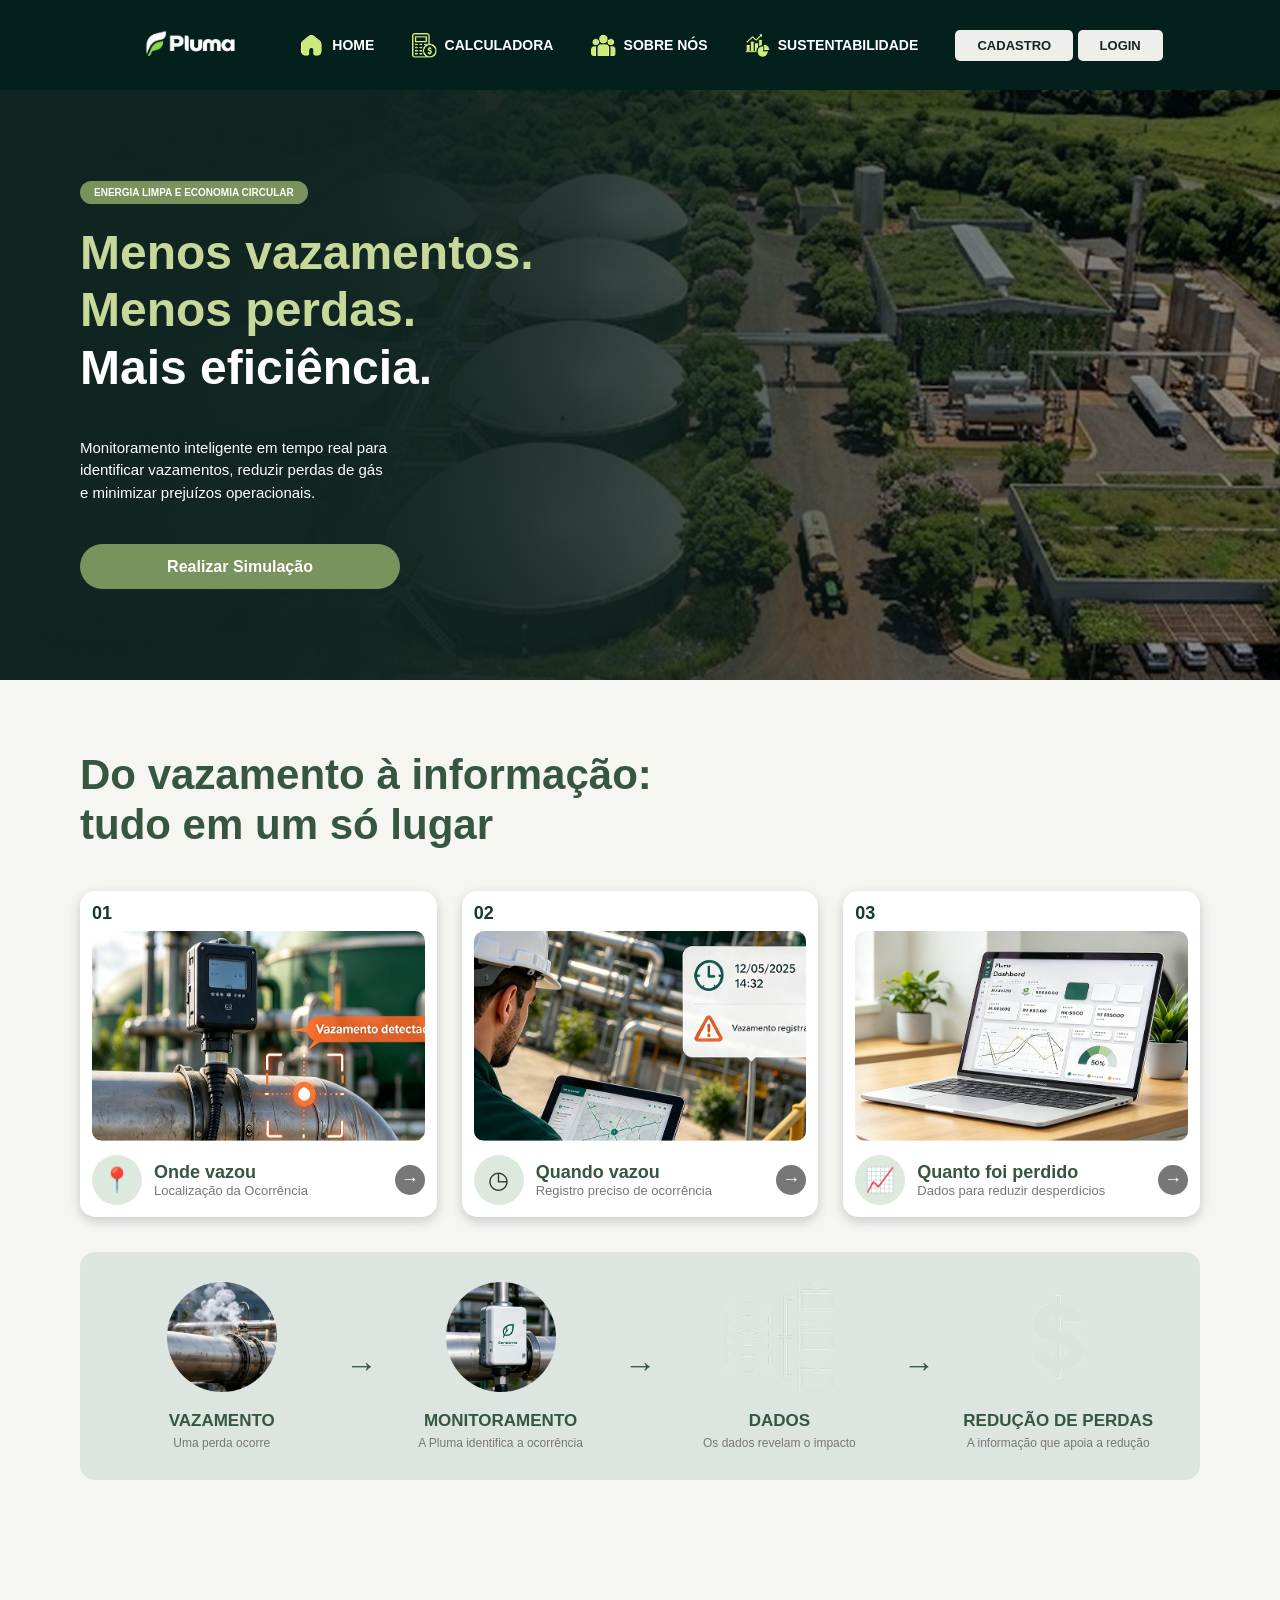
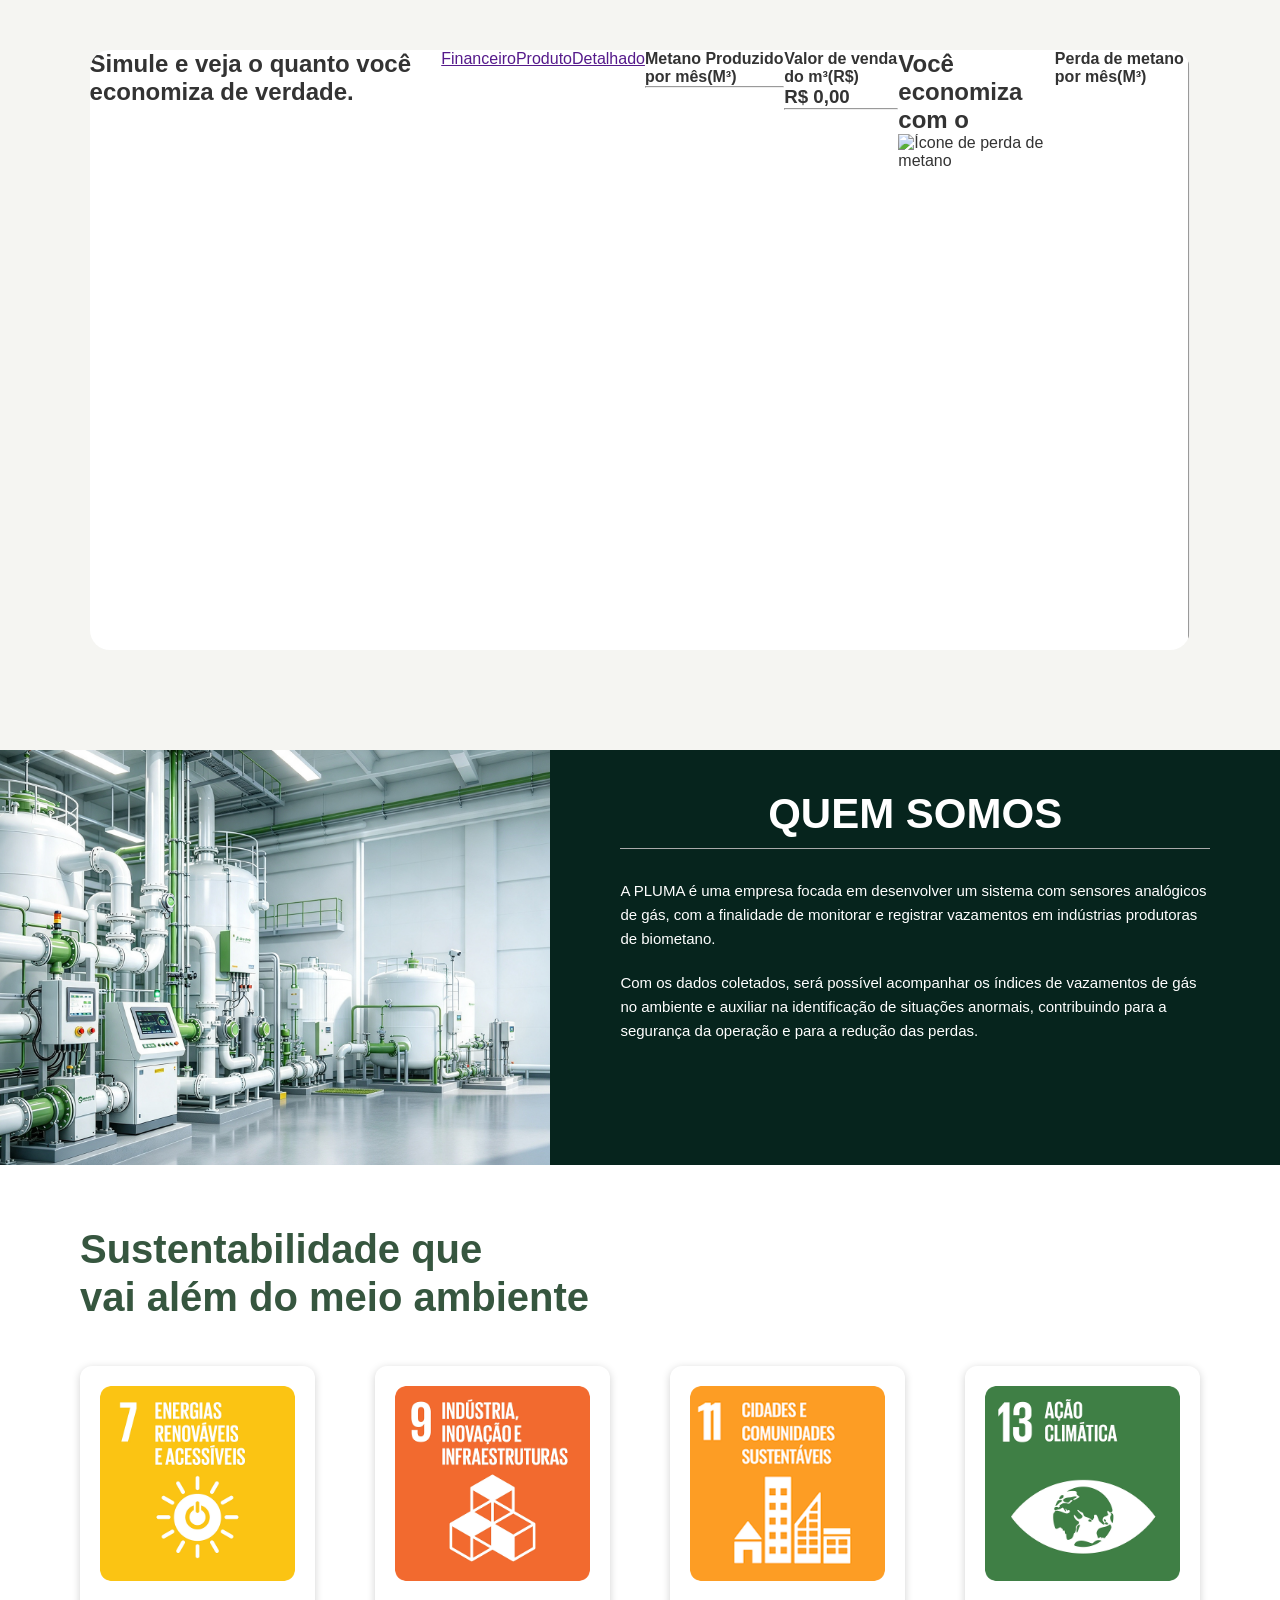
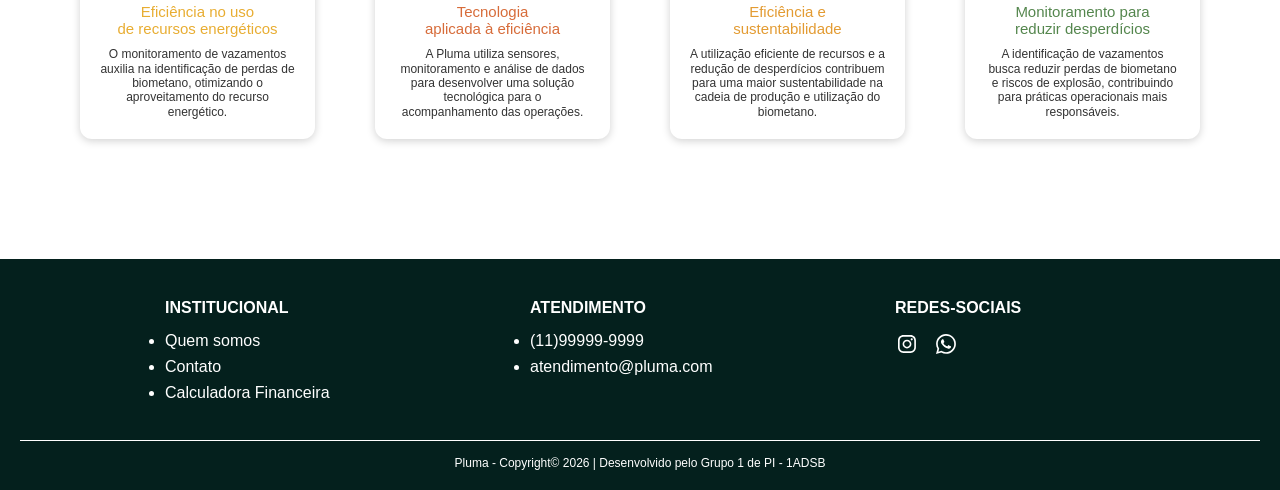
==== public/index.html @ ea9d21d5 "Inclusão do footer" ====
<!DOCTYPE html>
<html lang="pt-BR">

<head>
    <link rel="icon" type="image/png" href="assets/favicon.png">

    <meta charset="UTF-8">

    <meta name="viewport" content="width=device-width, initial-scale=1.0">

    <title>Página inicial: Pluma</title>

    <link rel="stylesheet" href="css/style.css">

</head>


<body>


    <!-- CABEÇALHO -->
    <header>

        <nav>

            <img class="logonav" src="assets/logo_branca.png" alt="Logo Pluma">


            <div class="nav-item">

                <img class="iconenav" src="assets/icons/icon_home.png" alt="">

                <a href="#home">
                    Home
                </a>

            </div>


            <div class="nav-item">

                <img class="iconenav" src="assets/icons/icon_calculadora.png" alt="">

                <a href="#calculadora">
                    Calculadora
                </a>

            </div>

            <div class="nav-item">

                <img class="iconenav" src="assets/icons/icone_grupo.png" alt="">

                <a href="#sobre-nos">
                    Sobre Nós
                </a>

            </div>

            <div class="nav-item">

                <img class="iconenav" src="assets/icons/icon_sustentavel.png" alt="">

                <a href="#sustentabilidade">
                    Sustentabilidade
                </a>

            </div>


            <div class="btn">

                <a href="cadastro.html">

                    <button class="btn_nav">
                        CADASTRO
                    </button>

                </a>
                <a href="login.html">

                    <button class="btn_nav">
                        LOGIN
                    </button>

                </a>
            </div>

        </nav>

    </header>



    <main class="main-index">


        <!-- HERO -->
        <section class="hero" id="home">

            <div class="hero-conteudo">


                <span class="hero-tag">

                    ENERGIA LIMPA E ECONOMIA CIRCULAR

                </span>


                <h1 class="hero-titulo">

                    <span>Menos vazamentos.</span>

                    <br>

                    <span>Menos perdas.</span>

                    <br>

                    Mais eficiência.

                </h1>


                <p class="hero-texto">

                    Monitoramento inteligente em tempo real para

                    <br>

                    identificar vazamentos, reduzir perdas de gás

                    <br>

                    e minimizar prejuízos operacionais.

                </p>


                <a href="#calculadora">

                    <button class="btn-simulacao">

                        Realizar Simulação

                    </button>

                </a>


            </div>

        </section>



        <!-- INFORMAÇÕES -->
        <section class="informacoes">


            <h2 class="titulo-informacoes">

                Do vazamento à informação:

                <br>

                tudo em um só lugar

            </h2>



            <div class="cards-informacoes">


                <!-- CARD 1 -->
                <div class="card-info">

                    <p class="numero-card">
                        01
                    </p>


                    <img class="imagem-card" src="assets/onde_vaza.png" alt="Identificação do local do vazamento">


                    <div class="conteudo-card">


                        <div class="icone-card">
                            📍
                        </div>


                        <div class="texto-card">

                            <h3>
                                Onde vazou
                            </h3>

                            <p>
                                Localização da Ocorrência
                            </p>

                        </div>


                        <div class="seta-card">
                            →
                        </div>


                    </div>

                </div>



                <!-- CARD 2 -->
                <div class="card-info">

                    <p class="numero-card">
                        02
                    </p>


                    <img class="imagem-card" src="assets/quando_vazou.png" alt="Registro da ocorrência">


                    <div class="conteudo-card">


                        <div class="icone-card">
                            ◷
                        </div>


                        <div class="texto-card">

                            <h3>
                                Quando vazou
                            </h3>

                            <p>
                                Registro preciso de ocorrência
                            </p>

                        </div>


                        <div class="seta-card">
                            →
                        </div>


                    </div>

                </div>



                <!-- CARD 3 -->
                <div class="card-info">

                    <p class="numero-card">
                        03
                    </p>


                    <img class="imagem-card" src="assets/quanto_vazou.png" alt="Dashboard de perdas">


                    <div class="conteudo-card">


                        <div class="icone-card">
                            📈
                        </div>


                        <div class="texto-card">

                            <h3>
                                Quanto foi perdido
                            </h3>

                            <p>
                                Dados para reduzir desperdícios
                            </p>

                        </div>


                        <div class="seta-card">
                            →
                        </div>


                    </div>

                </div>


            </div>



            <!-- FLUXO -->
            <div class="fluxo">


                <div class="item-fluxo">

                    <img src="assets/vazamento_circulo.png" alt="Vazamento">

                    <h3>
                        VAZAMENTO
                    </h3>

                    <p>
                        Uma perda ocorre
                    </p>

                </div>


                <div class="seta-fluxo">
                    →
                </div>


                <div class="item-fluxo">

                    <img src="assets/monitoramento_circulo.png" alt="Monitoramento">

                    <h3>
                        MONITORAMENTO
                    </h3>

                    <p>
                        A Pluma identifica a ocorrência
                    </p>

                </div>


                <div class="seta-fluxo">
                    →
                </div>


                <div class="item-fluxo">

                    <img src="assets/dados_circulo.png" alt="Dados">

                    <h3>
                        DADOS
                    </h3>

                    <p>
                        Os dados revelam o impacto
                    </p>

                </div>


                <div class="seta-fluxo">
                    →
                </div>


                <div class="item-fluxo">

                    <img src="assets/cifrao_circulo.png" alt="Redução de perdas">

                    <h3>
                        REDUÇÃO DE PERDAS
                    </h3>

                    <p>
                        A informação que apoia a redução
                    </p>

                </div>


            </div>


        </section>



        <!-- CALCULADORA -->
        <section class="calculadora" id="calculadora">

            <h2>
                Simule e veja o quanto você economiza de verdade.
            </h2>

            <div class="opcoesCalculadora"> <a href=""> Financeiro</a><a href="">Produto</a><a href="">Detalhado</a>
            </div>

            <div class="campoMetano">
                <h4>Metano Produzido por mês(M³)</h4>
                <h3 id="metanoProduzido"></h3>
                <hr>

            </div>

            <div class="campoVenda">
                <h4>Valor de venda do m³(R$)</h4>
                <h3 id="valorVenda">R$ 0,00</h3>
                <hr>
            </div>

            <div class="campoPerda">
                <h1 id="perdaMetano">Você economiza com o </h1> <img src="assets/icone_perda.png"
                    alt="Ícone de perda de metano">
            </div>
            <h4>Perda de metano por mês(M³)</h4>
            <h3 id="perdaMetano"></h3>
            <hr>



        </section>



        <!-- QUEM SOMOS -->
        <section class="sobre-nos" id="sobre-nos">


            <div class="sobre-imagem">

                <img src="assets/quem_somos.png" alt="Usina de biometano">

            </div>


            <div class="sobre-conteudo">


                <h2>
                    QUEM SOMOS
                </h2>


                <hr>


                <p>

                    A PLUMA é uma empresa focada em desenvolver um sistema com
                    sensores analógicos de gás, com a finalidade de monitorar e
                    registrar vazamentos em indústrias produtoras de biometano.

                </p>


                <p>

                    Com os dados coletados, será possível acompanhar os índices
                    de vazamentos de gás no ambiente e auxiliar na identificação
                    de situações anormais, contribuindo para a segurança da operação
                    e para a redução das perdas.

                </p>


            </div>


        </section>



        <!-- SUSTENTABILIDADE -->
        <section class="sustentabilidade" id="sustentabilidade">


            <h2>

                Sustentabilidade que

                <br>

                vai além do meio ambiente

            </h2>



            <div class="cards-ods">


                <!-- ODS 7 -->
                <div class="card-ods">


                    <img src="assets/ods7.png" alt="ODS 7">


                    <h3 class="ods7">

                        Eficiência no uso

                        <br>

                        de recursos energéticos

                    </h3>


                    <p>

                        O monitoramento de vazamentos auxilia na identificação
                        de perdas de biometano, otimizando o aproveitamento
                        do recurso energético.

                    </p>


                </div>



                <!-- ODS 9 -->
                <div class="card-ods">


                    <img src="assets/ods9.png" alt="ODS 9">


                    <h3 class="ods9">

                        Tecnologia

                        <br>

                        aplicada à eficiência

                    </h3>


                    <p>

                        A Pluma utiliza sensores, monitoramento e análise de
                        dados para desenvolver uma solução tecnológica para
                        o acompanhamento das operações.

                    </p>


                </div>



                <!-- ODS 11 -->
                <div class="card-ods">


                    <img src="assets/ods11.png" alt="ODS 11">


                    <h3 class="ods11">

                        Eficiência e

                        <br>

                        sustentabilidade

                    </h3>


                    <p>

                        A utilização eficiente de recursos e a redução de
                        desperdícios contribuem para uma maior sustentabilidade
                        na cadeia de produção e utilização do biometano.

                    </p>


                </div>



                <!-- ODS 13 -->
                <div class="card-ods">


                    <img src="assets/ods13.png" alt="ODS 13">


                    <h3 class="ods13">

                        Monitoramento para

                        <br>

                        reduzir desperdícios

                    </h3>


                    <p>

                        A identificação de vazamentos busca reduzir perdas de
                        biometano e riscos de explosão, contribuindo para
                        práticas operacionais mais responsáveis.

                    </p>


                </div>


            </div>


        </section>


    </main>

    <footer class="footer">
        <div class="footer-content">
            <div class="footer-col">
                <h4>INSTITUCIONAL</h4>
                <ul>
                    <li><a href="">Quem somos</a></li>
                    <li><a href="">Contato</a></li>
                    <li><a href="">Calculadora Financeira</a></li>
                </ul>
            </div>
            <div class="footer-col">
                <h4>ATENDIMENTO</h4>
                <ul>
                    <li><a href="">(11)99999-9999</a></li>
                    <li><a href="">atendimento@pluma.com</a></li>
                </ul>
            </div>
            <div class="footer-col">
                <h4>REDES-SOCIAIS</h4>
                <div class="social-links">
                    <img class="social-icon" src="assets/icons/icon-insta.svg" alt="">
                    <img class="social-icon" src="assets/icons/icon-wpp.svg" alt="">
                </div>
            </div>
        </div>
        <div class="footer-bottom">
            <p>Pluma - Copyright© 2026  |  Desenvolvido pelo Grupo 1 de PI - 1ADSB</p>
        </div>
    </footer>

</body>

</html>
---- public/css/style.css ----
* {
  margin: 0;
  padding: 0;
  box-sizing: border-box;
}

body {
  font-family: "Poppins", sans-serif;
  color: #333333;
  background-color: #f5f5f2;
}

.main-index {
  width: 100%;
}


/* =========================================================
   HEADER / NAVBAR
========================================================= */

nav {
  height: 90px;

  display: flex;
  justify-content: space-evenly;
  align-items: center;

  padding: 0 80px;

  background-color: #04201d;
}

nav a {
  text-decoration: none;
  color: white;
}

.logonav {
  width: 145px;
}

.nav-item {
  display: flex;
  align-items: center;
  gap: 8px;
}

.iconenav {
  width: 25px;
  height: 25px;
}

.nav-item a {
  font-size: 14px;
  font-weight: 600;
  text-transform: uppercase;
}

.btn_nav {
  background-color: #eeeeeb;
  color: #142522;

  padding: 8px 22px;

  border-radius: 5px;
  border: none;

  font-size: 13px;
  font-weight: 600;

  cursor: pointer;
}


/* =========================================================
   HERO / PRIMEIRA SEÇÃO
========================================================= */

.hero {
  height: 590px;

  display: flex;
  align-items: center;

  background-image:
    linear-gradient(
      90deg,
      #102522 0%,
      rgba(16, 37, 34, 0.98) 28%,
      rgba(16, 37, 34, 0.80) 45%,
      rgba(16, 37, 34, 0.35) 65%,
      rgba(16, 37, 34, 0.05) 100%
    ),
    url("../assets/banner_principal.png");

  background-size: cover;
  background-position: center;
}

.hero-conteudo {
  width: 520px;
  margin-left: 80px;
}

.hero-tag {
  display: inline-block;

  background-color: #78935b;
  color: white;

  padding: 6px 14px;

  border-radius: 20px;

  font-size: 10px;
  font-weight: 600;
}

.hero-titulo {
  margin-top: 20px;

  color: white;

  font-size: 48px;
  line-height: 1.2;

  font-weight: 700;
}

.hero-titulo span {
  color: #c7d99a;
}

.hero-texto {
  margin-top: 40px;

  color: white;

  font-size: 15px;
  line-height: 1.5;
}

.btn-simulacao {
  margin-top: 40px;

  width: 320px;
  height: 45px;

  background-color: #78935b;
  color: white;

  border: none;
  border-radius: 25px;

  font-size: 16px;
  font-weight: 600;

  cursor: pointer;
}


/* =========================================================
   SEÇÃO DE INFORMAÇÕES
========================================================= */

.informacoes {
  padding: 70px 80px;

  background-color: #f5f5f2;
}

.titulo-informacoes {
  color: #36563f;

  font-size: 42px;
  line-height: 1.2;
  font-weight: 700;

  margin-bottom: 40px;
}


/* =========================================================
   CARDS DAS INFORMAÇÕES
========================================================= */

.cards-informacoes {
  display: flex;
  justify-content: space-between;

  gap: 25px;
}

.card-info {
  width: 32%;

  background-color: white;

  padding: 12px;

  border-radius: 15px;

  box-shadow: 0 4px 12px rgba(0, 0, 0, 0.18);
}

.numero-card {
  color: #16382f;

  font-size: 18px;
  font-weight: 700;

  margin-bottom: 7px;
}

.imagem-card {
  width: 100%;
  height: 210px;

  object-fit: cover;

  border-radius: 10px;
}

.conteudo-card {
  display: flex;
  align-items: center;

  gap: 12px;

  margin-top: 10px;
}

.icone-card {
  width: 50px;
  height: 50px;

  flex-shrink: 0;

  display: flex;
  align-items: center;
  justify-content: center;

  border-radius: 50%;

  background-color: #dce9dc;

  font-size: 24px;
}

.texto-card {
  flex: 1;
}

.conteudo-card h3 {
  color: #36563f;

  font-size: 18px;
  font-weight: 700;
}

.conteudo-card p {
  color: #777777;

  font-size: 13px;
}

.seta-card {
  width: 30px;
  height: 30px;

  flex-shrink: 0;

  margin-left: auto;

  display: flex;
  align-items: center;
  justify-content: center;

  border-radius: 50%;

  background-color: #777777;
  color: white;

  font-size: 18px;
}


/* =========================================================
   FLUXO
========================================================= */

.fluxo {
  min-height: 220px;

  margin-top: 35px;
  padding: 30px;

  display: flex;
  justify-content: space-around;
  align-items: center;

  background-color: #dde5e0;

  border-radius: 15px;
}

.item-fluxo {
  width: 200px;

  text-align: center;
}

.item-fluxo img {
  width: 110px;
  height: 110px;

  object-fit: cover;

  margin-bottom: 15px;
}

.item-fluxo h3 {
  color: #36563f;

  font-size: 17px;

  margin-bottom: 5px;
}

.item-fluxo p {
  color: #777777;

  font-size: 12px;
}

.seta-fluxo {
  color: #36563f;

  font-size: 32px;

  font-weight: 300;
}


/* =========================================================
   CALCULADORA
========================================================= */

.calculadora {
  width: 86%;
  min-height: 600px;

  margin: 100px auto;

  display: flex;

  background-color: white;

  border-radius: 20px;

  overflow: hidden;
}

.calculadora-esquerda {
  width: 50%;

  padding: 55px;

  background-color: #102522;
}

.calculadora-direita {
  width: 50%;

  padding: 55px;

  background-color: white;
}

.calculadora-tag {
  display: block;

  width: 250px;

  padding: 7px;

  text-align: center;

  background-color: #78935b;
  color: white;

  border-radius: 20px;

  font-size: 12px;
  font-weight: 600;
}

.calculadora-esquerda h2 {
  margin-top: 30px;

  color: white;

  font-size: 31px;
  line-height: 1.25;
}

.calculadora-esquerda h2 span {
  color: #c7df72;
}


/* =========================================================
   QUEM SOMOS
========================================================= */

.sobre-nos {
  width: 100%;
  min-height: 370px;

  display: flex;

  background-color: #06241d;
}

.sobre-imagem {
  width: 43%;
}

.sobre-imagem img {
  width: 100%;
  height: 100%;

  object-fit: cover;
}

.sobre-conteudo {
  width: 57%;

  padding: 40px 70px;

  color: white;
}

.sobre-conteudo h2 {
  margin-bottom: 10px;

  text-align: center;

  font-size: 42px;
}

.sobre-conteudo hr {
  margin-bottom: 30px;

  border: none;
  border-top: 1px solid #aaaaaa;
}

.sobre-conteudo p {
  margin-bottom: 20px;

  font-size: 15px;
  line-height: 1.6;
}


/* =========================================================
   SUSTENTABILIDADE
========================================================= */

.sustentabilidade {
  padding: 60px 80px 120px;

  background-color: white;
}

.sustentabilidade h2 {
  margin-bottom: 45px;

  color: #36563f;

  font-size: 40px;
  line-height: 1.2;
}

.cards-ods {
  display: flex;
  justify-content: space-between;

  gap: 60px;
}

.card-ods {
  width: 23%;

  padding: 20px;

  background-color: white;

  border-radius: 12px;

  box-shadow: 0 2px 8px rgba(0, 0, 0, 0.18);

  text-align: center;
}

.card-ods img {
  width: 100%;

  border-radius: 10px;
}

.card-ods h3 {
  margin: 18px 0 10px;

  font-size: 15px;
  font-weight: 500;
}

.card-ods p {
  color: #333333;

  font-size: 12px;
  line-height: 1.2;
}


/* Cor do texto de cada ODS */

.ods7 {
  color: #e8ad32;
}

.ods9 {
  color: #d76c3a;
}

.ods11 {
  color: #e39b32;
}

.ods13 {
  color: #54864d;
}


/* =========================================================
   LOGIN E CADASTRO
   Mantemos porque login.html e cadastro.html usam esse CSS
========================================================= */

.container {
  display: flex;
  height: 100vh;
}

.lado-esquerdo {
  width: 50%;

  display: flex;
  justify-content: center;
  align-items: center;

  background: linear-gradient(#04201d, #133830);
}

.lado-esquerdo img {
  width: 440px;
}

.lado-direito {
  width: 50%;

  display: flex;
  justify-content: center;
  align-items: center;

  background: linear-gradient(135deg, #ffffff, #c9c9c9);
}

.formulario {
  width: 340px;

  display: flex;
  flex-direction: column;

  text-align: center;
}

.formulario h1 {
  font-size: 20px;
  font-weight: 600;
}

.formulario p {
  margin-bottom: 30px;

  font-size: 14px;
}

.campo {
  height: 40px;

  margin-bottom: 10px;
  padding: 0 15px;

  display: flex;
  align-items: center;

  background-color: white;

  border-radius: 4px;
}

.campo img {
  width: 16px;

  margin-right: 10px;
}

.campo input {
  border: none;
  outline: none;

  font-size: 12px;
}

.button-form {
  height: 30px;

  border: none;
  border-radius: 4px;

  background-color: #16382f;
  color: white;

  font-size: 12px;
  font-weight: 600;

  cursor: pointer;
}

.esqueceu {
  margin-top: 25px;

  color: #555555;

  font-size: 12px;

  text-decoration: none;
}

.esqueceu:hover {
  color: #133830;

  font-weight: 600;
}

.footer {
  background-color: #04201d;
  color: #ffffff;
  padding: 40px 20px 20px;
}

.footer-content {
  display: flex;
  justify-content: space-evenly;
}

.footer-col {
  min-width: 220px;
}

.footer-col h4 {
  margin-bottom: 15px;
}

.footer-col ul li {
  margin-bottom: 8px;
}

.footer-col ul li a {
  text-decoration: none;
  color: #ffffff;
}

.social-links {
  display: flex;
  gap: 15px;
}

.social-icon {
  width: 24px;
  height: 24px;
}

.footer-bottom {
  text-align: center;
  border-top: 1px solid #ffffff;
  margin-top: 30px;
  padding-top: 15px;
  font-size: 12px;
}
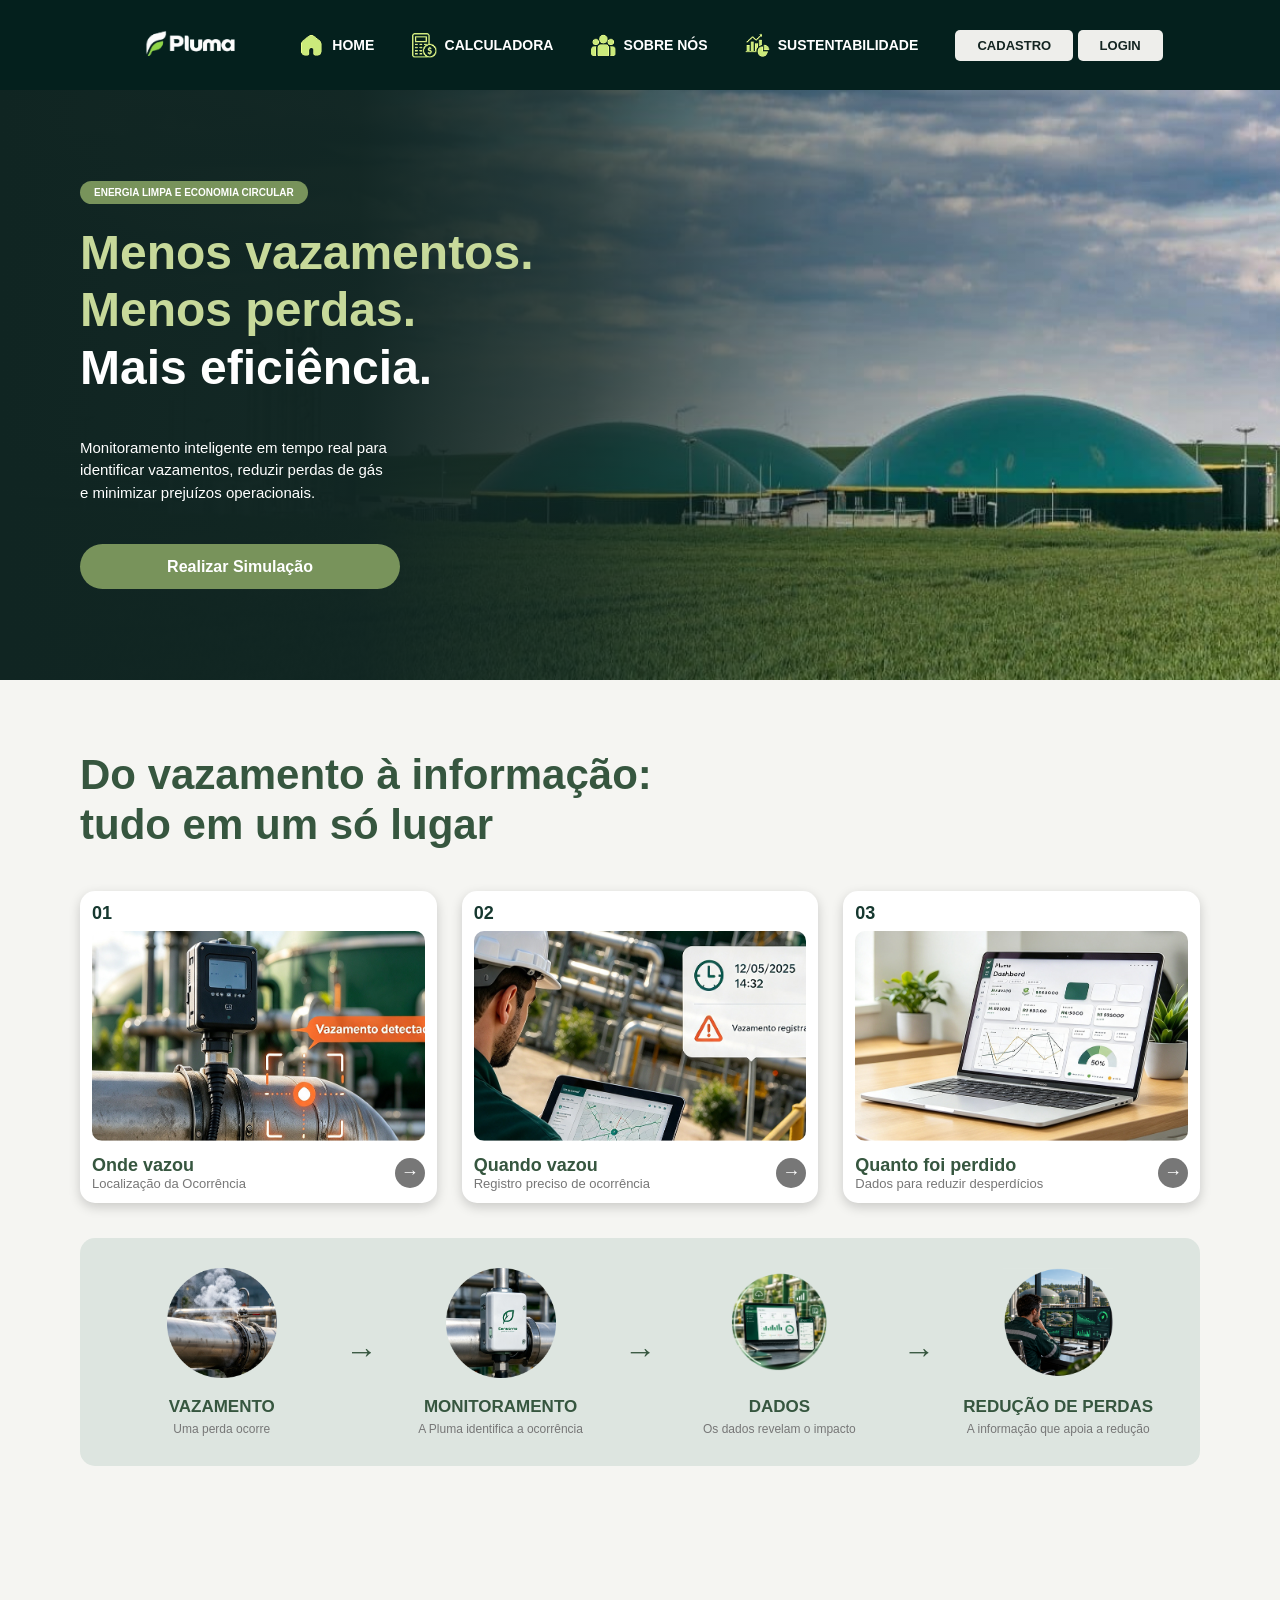
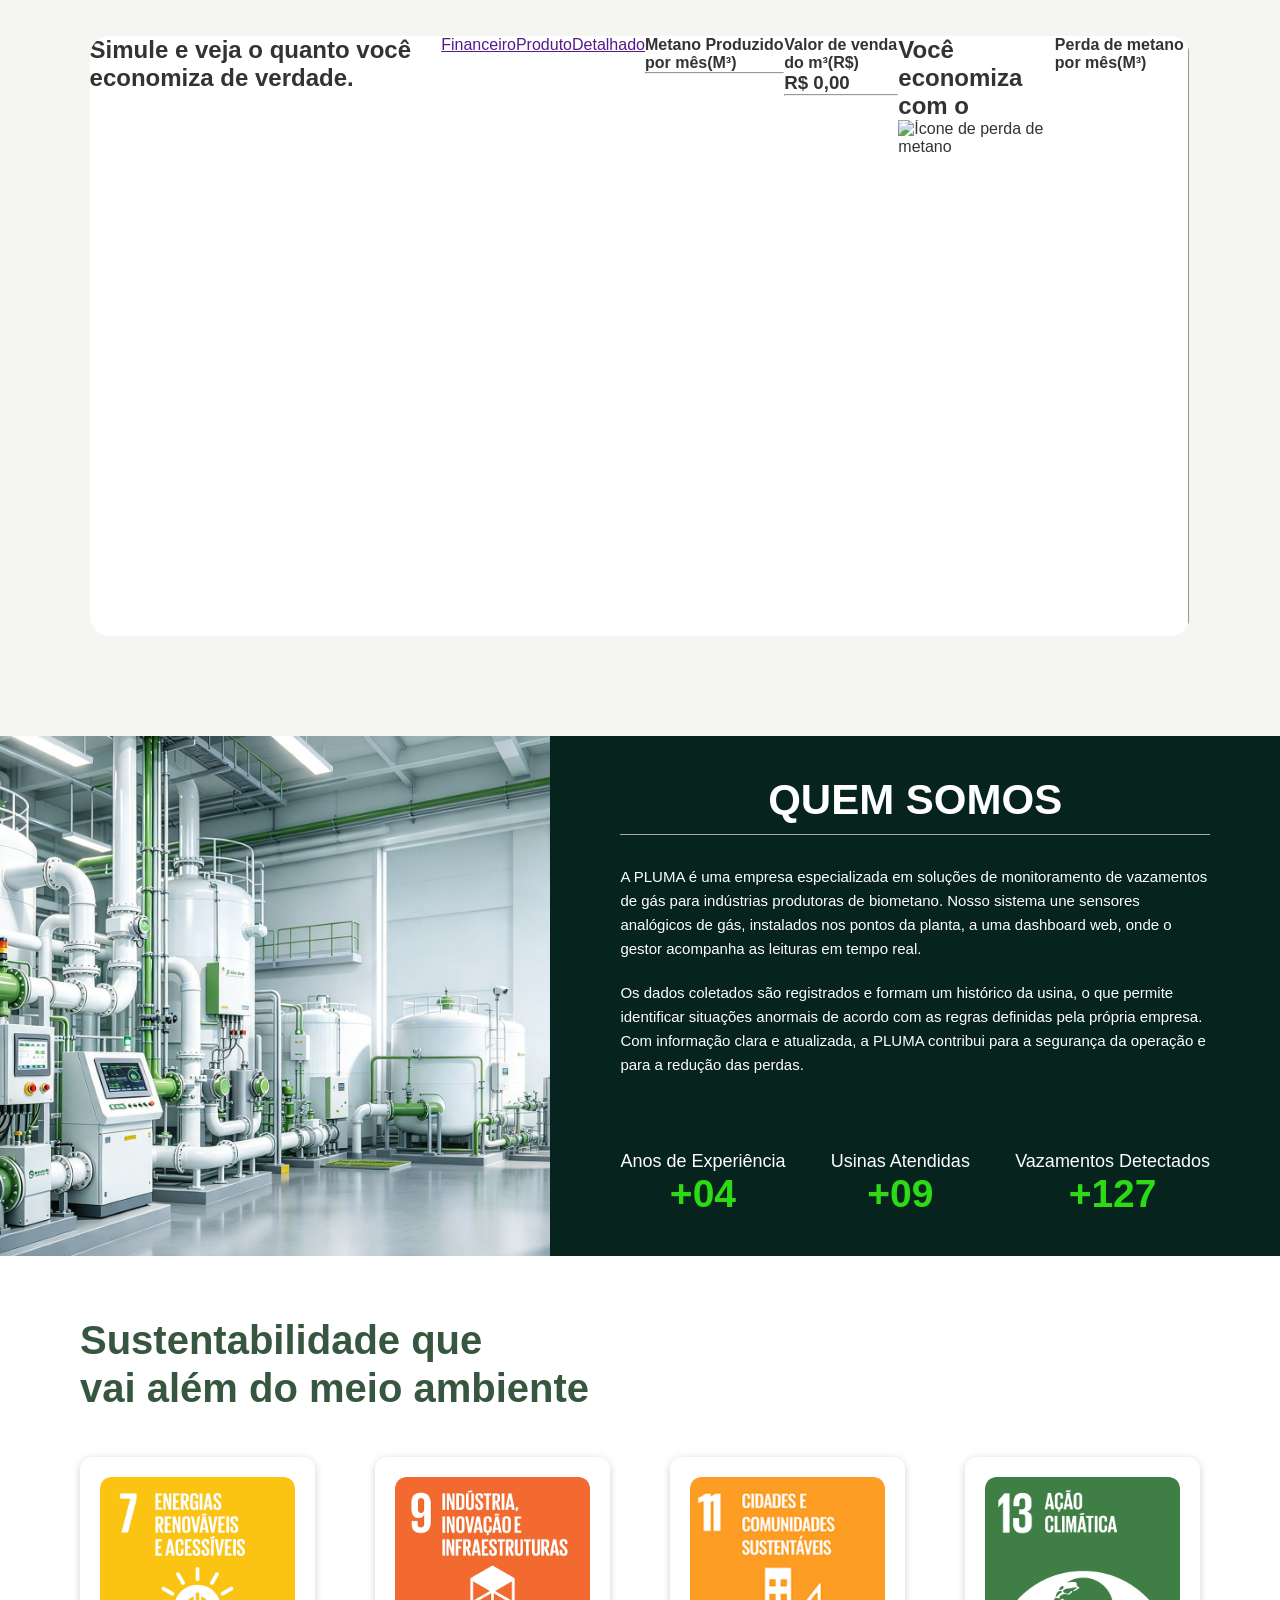
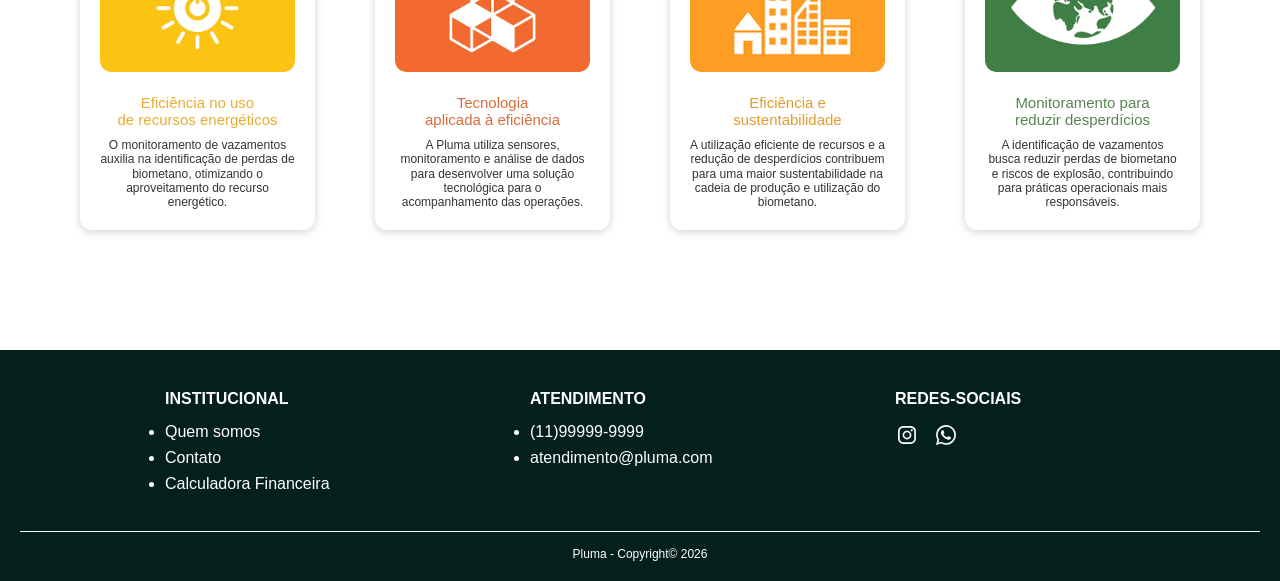
==== commit 017ee52a: "feat: adiciona dados na seção quem somos | corrige imagens na pagina home" ====
--- a/public/index.html
+++ b/public/index.html
@@ -1,640 +1,345 @@
+
 <!DOCTYPE html>
 <html lang="pt-BR">
-
 <head>
     <link rel="icon" type="image/png" href="assets/favicon.png">
-
     <meta charset="UTF-8">
-
     <meta name="viewport" content="width=device-width, initial-scale=1.0">
-
     <title>Página inicial: Pluma</title>
-
     <link rel="stylesheet" href="css/style.css">
-
 </head>
-
-
 <body>
-
-
     <!-- CABEÇALHO -->
     <header>
-
         <nav>
-
             <img class="logonav" src="assets/logo_branca.png" alt="Logo Pluma">
-
-
             <div class="nav-item">
-
                 <img class="iconenav" src="assets/icons/icon_home.png" alt="">
-
                 <a href="#home">
                     Home
                 </a>
-
-            </div>
-
-
+            </div>
             <div class="nav-item">
-
                 <img class="iconenav" src="assets/icons/icon_calculadora.png" alt="">
-
                 <a href="#calculadora">
                     Calculadora
                 </a>
-
-            </div>
-
+            </div>
             <div class="nav-item">
-
                 <img class="iconenav" src="assets/icons/icone_grupo.png" alt="">
-
                 <a href="#sobre-nos">
                     Sobre Nós
                 </a>
-
-            </div>
-
+            </div>
             <div class="nav-item">
-
                 <img class="iconenav" src="assets/icons/icon_sustentavel.png" alt="">
-
                 <a href="#sustentabilidade">
                     Sustentabilidade
                 </a>
-
-            </div>
-
-
+            </div>
             <div class="btn">
-
                 <a href="cadastro.html">
-
                     <button class="btn_nav">
                         CADASTRO
                     </button>
-
                 </a>
                 <a href="login.html">
-
                     <button class="btn_nav">
                         LOGIN
                     </button>
-
-                </a>
-            </div>
-
+                </a>
+            </div>
         </nav>
-
     </header>
-
-
-
     <main class="main-index">
-
-
         <!-- HERO -->
         <section class="hero" id="home">
-
             <div class="hero-conteudo">
-
-
                 <span class="hero-tag">
-
                     ENERGIA LIMPA E ECONOMIA CIRCULAR
-
                 </span>
-
-
                 <h1 class="hero-titulo">
-
                     <span>Menos vazamentos.</span>
-
                     <br>
-
                     <span>Menos perdas.</span>
-
                     <br>
-
                     Mais eficiência.
-
                 </h1>
-
-
                 <p class="hero-texto">
-
                     Monitoramento inteligente em tempo real para
-
                     <br>
-
                     identificar vazamentos, reduzir perdas de gás
-
                     <br>
-
                     e minimizar prejuízos operacionais.
-
                 </p>
-
-
                 <a href="#calculadora">
-
                     <button class="btn-simulacao">
-
                         Realizar Simulação
-
                     </button>
-
-                </a>
-
-
-            </div>
-
-        </section>
-
-
-
+                </a>
+            </div>
+        </section>
         <!-- INFORMAÇÕES -->
         <section class="informacoes">
-
-
             <h2 class="titulo-informacoes">
-
                 Do vazamento à informação:
-
                 <br>
-
                 tudo em um só lugar
-
             </h2>
-
-
-
             <div class="cards-informacoes">
-
-
                 <!-- CARD 1 -->
                 <div class="card-info">
-
                     <p class="numero-card">
                         01
                     </p>
-
-
                     <img class="imagem-card" src="assets/onde_vaza.png" alt="Identificação do local do vazamento">
-
-
                     <div class="conteudo-card">
 
-
-                        <div class="icone-card">
-                            📍
-                        </div>
-
-
                         <div class="texto-card">
-
                             <h3>
                                 Onde vazou
                             </h3>
-
                             <p>
                                 Localização da Ocorrência
                             </p>
-
-                        </div>
-
-
+                        </div>
                         <div class="seta-card">
                             →
                         </div>
-
-
-                    </div>
-
-                </div>
-
-
-
+                    </div>
+                </div>
                 <!-- CARD 2 -->
                 <div class="card-info">
-
                     <p class="numero-card">
                         02
                     </p>
-
-
                     <img class="imagem-card" src="assets/quando_vazou.png" alt="Registro da ocorrência">
-
-
                     <div class="conteudo-card">
-
-
-                        <div class="icone-card">
-                            ◷
-                        </div>
-
-
                         <div class="texto-card">
-
                             <h3>
                                 Quando vazou
                             </h3>
-
                             <p>
                                 Registro preciso de ocorrência
                             </p>
-
-                        </div>
-
-
+                        </div>
                         <div class="seta-card">
                             →
                         </div>
-
-
-                    </div>
-
-                </div>
-
-
-
+                    </div>
+                </div>
                 <!-- CARD 3 -->
                 <div class="card-info">
-
                     <p class="numero-card">
                         03
                     </p>
-
-
                     <img class="imagem-card" src="assets/quanto_vazou.png" alt="Dashboard de perdas">
-
-
                     <div class="conteudo-card">
-
-
-                        <div class="icone-card">
-                            📈
-                        </div>
-
-
                         <div class="texto-card">
-
                             <h3>
                                 Quanto foi perdido
                             </h3>
-
                             <p>
                                 Dados para reduzir desperdícios
                             </p>
-
-                        </div>
-
-
+                        </div>
                         <div class="seta-card">
                             →
                         </div>
-
-
-                    </div>
-
-                </div>
-
-
-            </div>
-
-
-
+                    </div>
+                </div>
+            </div>
             <!-- FLUXO -->
             <div class="fluxo">
-
-
                 <div class="item-fluxo">
-
                     <img src="assets/vazamento_circulo.png" alt="Vazamento">
-
                     <h3>
                         VAZAMENTO
                     </h3>
-
                     <p>
                         Uma perda ocorre
                     </p>
-
-                </div>
-
-
+                </div>
                 <div class="seta-fluxo">
                     →
                 </div>
-
-
                 <div class="item-fluxo">
-
                     <img src="assets/monitoramento_circulo.png" alt="Monitoramento">
-
                     <h3>
                         MONITORAMENTO
                     </h3>
-
                     <p>
                         A Pluma identifica a ocorrência
                     </p>
-
-                </div>
-
-
+                </div>
                 <div class="seta-fluxo">
                     →
                 </div>
-
-
                 <div class="item-fluxo">
-
                     <img src="assets/dados_circulo.png" alt="Dados">
-
                     <h3>
                         DADOS
                     </h3>
-
                     <p>
                         Os dados revelam o impacto
                     </p>
-
-                </div>
-
-
+                </div>
                 <div class="seta-fluxo">
                     →
                 </div>
-
-
                 <div class="item-fluxo">
-
-                    <img src="assets/cifrao_circulo.png" alt="Redução de perdas">
-
+                    <img src="assets/perdas_circulo.png" alt="Redução de perdas">
                     <h3>
                         REDUÇÃO DE PERDAS
                     </h3>
-
                     <p>
                         A informação que apoia a redução
                     </p>
-
-                </div>
-
-
-            </div>
-
-
-        </section>
-
-
-
+                </div>
+            </div>
+        </section>
         <!-- CALCULADORA -->
         <section class="calculadora" id="calculadora">
-
             <h2>
                 Simule e veja o quanto você economiza de verdade.
             </h2>
-
-            <div class="opcoesCalculadora"> <a href=""> Financeiro</a><a href="">Produto</a><a href="">Detalhado</a>
-            </div>
-
+            <div class="opcoesCalculadora">
+                <a href=""> Financeiro</a><a href="">Produto</a><a href="">Detalhado</a>
+            </div>
             <div class="campoMetano">
                 <h4>Metano Produzido por mês(M³)</h4>
                 <h3 id="metanoProduzido"></h3>
                 <hr>
-
-            </div>
-
+            </div>
             <div class="campoVenda">
                 <h4>Valor de venda do m³(R$)</h4>
                 <h3 id="valorVenda">R$ 0,00</h3>
                 <hr>
             </div>
-
             <div class="campoPerda">
-                <h1 id="perdaMetano">Você economiza com o </h1> <img src="assets/icone_perda.png"
-                    alt="Ícone de perda de metano">
+                <h1 id="perdaMetano">Você economiza com o </h1>
+                <img src="assets/icone_perda.png" alt="Ícone de perda de metano">
             </div>
             <h4>Perda de metano por mês(M³)</h4>
             <h3 id="perdaMetano"></h3>
             <hr>
-
-
-
-        </section>
-
-
-
+        </section>
         <!-- QUEM SOMOS -->
         <section class="sobre-nos" id="sobre-nos">
-
-
             <div class="sobre-imagem">
-
                 <img src="assets/quem_somos.png" alt="Usina de biometano">
-
-            </div>
-
-
+            </div>
             <div class="sobre-conteudo">
-
-
                 <h2>
                     QUEM SOMOS
                 </h2>
+                <hr>
+                <p>
+                    A PLUMA é uma empresa especializada em soluções de monitoramento de vazamentos de gás para indústrias produtoras de biometano. Nosso sistema une sensores analógicos de gás, instalados nos pontos da planta, a uma dashboard web, onde o gestor acompanha as leituras em tempo real.
+                </p>
+                <p>
+                    Os dados coletados são registrados e formam um histórico da usina, o que permite identificar situações anormais de acordo com as regras definidas pela própria empresa. Com informação clara e atualizada, a PLUMA contribui para a segurança da operação e para a redução das perdas.
+                </p>
+                <br>
+                <br><br>
+                <div class="dadosQuemSomos">
 
-
-                <hr>
-
-
-                <p>
-
-                    A PLUMA é uma empresa focada em desenvolver um sistema com
-                    sensores analógicos de gás, com a finalidade de monitorar e
-                    registrar vazamentos em indústrias produtoras de biometano.
-
-                </p>
-
-
-                <p>
-
-                    Com os dados coletados, será possível acompanhar os índices
-                    de vazamentos de gás no ambiente e auxiliar na identificação
-                    de situações anormais, contribuindo para a segurança da operação
-                    e para a redução das perdas.
-
-                </p>
-
-
-            </div>
-
-
-        </section>
-
-
-
+                    <!-- Card de dados -->
+                    <div class="cardQuemSomos">
+                        Anos de Experiência
+                        <br>
+                        <span>+04</span>
+                        
+                    </div>
+                    <div class="cardQuemSomos">
+                       Usinas Atendidas
+                       <br>
+                        <span>+09</span>
+                    </div>
+                    <div class="cardQuemSomos">
+                        Vazamentos Detectados
+                        <br>
+                        <span>+127</span>
+                        
+                    </div>
+                </div>
+            </div>
+        </section>
         <!-- SUSTENTABILIDADE -->
         <section class="sustentabilidade" id="sustentabilidade">
-
-
             <h2>
-
                 Sustentabilidade que
-
                 <br>
-
                 vai além do meio ambiente
-
             </h2>
-
-
-
             <div class="cards-ods">
-
-
                 <!-- ODS 7 -->
                 <div class="card-ods">
-
-
                     <img src="assets/ods7.png" alt="ODS 7">
-
-
                     <h3 class="ods7">
-
                         Eficiência no uso
-
-                        <br>
-
+                        <br>
                         de recursos energéticos
-
-                    </h3>
-
-
-                    <p>
-
+                    </h3>
+                    <p>
                         O monitoramento de vazamentos auxilia na identificação
                         de perdas de biometano, otimizando o aproveitamento
                         do recurso energético.
-
-                    </p>
-
-
-                </div>
-
-
-
+                    </p>
+                </div>
                 <!-- ODS 9 -->
                 <div class="card-ods">
-
-
                     <img src="assets/ods9.png" alt="ODS 9">
-
-
                     <h3 class="ods9">
-
                         Tecnologia
-
-                        <br>
-
+                        <br>
                         aplicada à eficiência
-
-                    </h3>
-
-
-                    <p>
-
+                    </h3>
+                    <p>
                         A Pluma utiliza sensores, monitoramento e análise de
                         dados para desenvolver uma solução tecnológica para
                         o acompanhamento das operações.
-
-                    </p>
-
-
-                </div>
-
-
-
+                    </p>
+                </div>
                 <!-- ODS 11 -->
                 <div class="card-ods">
-
-
                     <img src="assets/ods11.png" alt="ODS 11">
-
-
                     <h3 class="ods11">
-
                         Eficiência e
-
-                        <br>
-
+                        <br>
                         sustentabilidade
-
-                    </h3>
-
-
-                    <p>
-
+                    </h3>
+                    <p>
                         A utilização eficiente de recursos e a redução de
                         desperdícios contribuem para uma maior sustentabilidade
                         na cadeia de produção e utilização do biometano.
-
-                    </p>
-
-
-                </div>
-
-
-
+                    </p>
+                </div>
                 <!-- ODS 13 -->
                 <div class="card-ods">
-
-
                     <img src="assets/ods13.png" alt="ODS 13">
-
-
                     <h3 class="ods13">
-
                         Monitoramento para
-
-                        <br>
-
+                        <br>
                         reduzir desperdícios
-
-                    </h3>
-
-
-                    <p>
-
+                    </h3>
+                    <p>
                         A identificação de vazamentos busca reduzir perdas de
                         biometano e riscos de explosão, contribuindo para
                         práticas operacionais mais responsáveis.
-
-                    </p>
-
-
-                </div>
-
-
-            </div>
-
-
-        </section>
-
-
+                    </p>
+                </div>
+            </div>
+        </section>
     </main>
-
     <footer class="footer">
         <div class="footer-content">
             <div class="footer-col">
                 <h4>INSTITUCIONAL</h4>
                 <ul>
-                    <li><a href="">Quem somos</a></li>
+                    <li><a href="#sobre-nos">Quem somos</a></li>
                     <li><a href="">Contato</a></li>
-                    <li><a href="">Calculadora Financeira</a></li>
+                    <li><a href="#calculadora">Calculadora Financeira</a></li>
                 </ul>
             </div>
             <div class="footer-col">
@@ -653,10 +358,8 @@
             </div>
         </div>
         <div class="footer-bottom">
-            <p>Pluma - Copyright© 2026  |  Desenvolvido pelo Grupo 1 de PI - 1ADSB</p>
+            <p>Pluma - Copyright© 2026</p>
         </div>
     </footer>
-
 </body>
-
-</html>+</html>
--- a/public/css/style.css
+++ b/public/css/style.css
@@ -92,7 +92,7 @@
       rgba(16, 37, 34, 0.35) 65%,
       rgba(16, 37, 34, 0.05) 100%
     ),
-    url("../assets/banner_principal.png");
+    url("../assets/banner_home2.jpg");
 
   background-size: cover;
   background-position: center;
@@ -413,7 +413,18 @@
 /* =========================================================
    QUEM SOMOS
 ========================================================= */
-
+.dadosQuemSomos{
+  display: flex;
+  justify-content: space-between;
+  text-align: center;
+  font-size: 2vh;
+}
+.cardQuemSomos span{
+  color: #2dda16;
+  font-size: 39px;
+  font-weight: 700;
+
+}
 .sobre-nos {
   width: 100%;
   min-height: 370px;
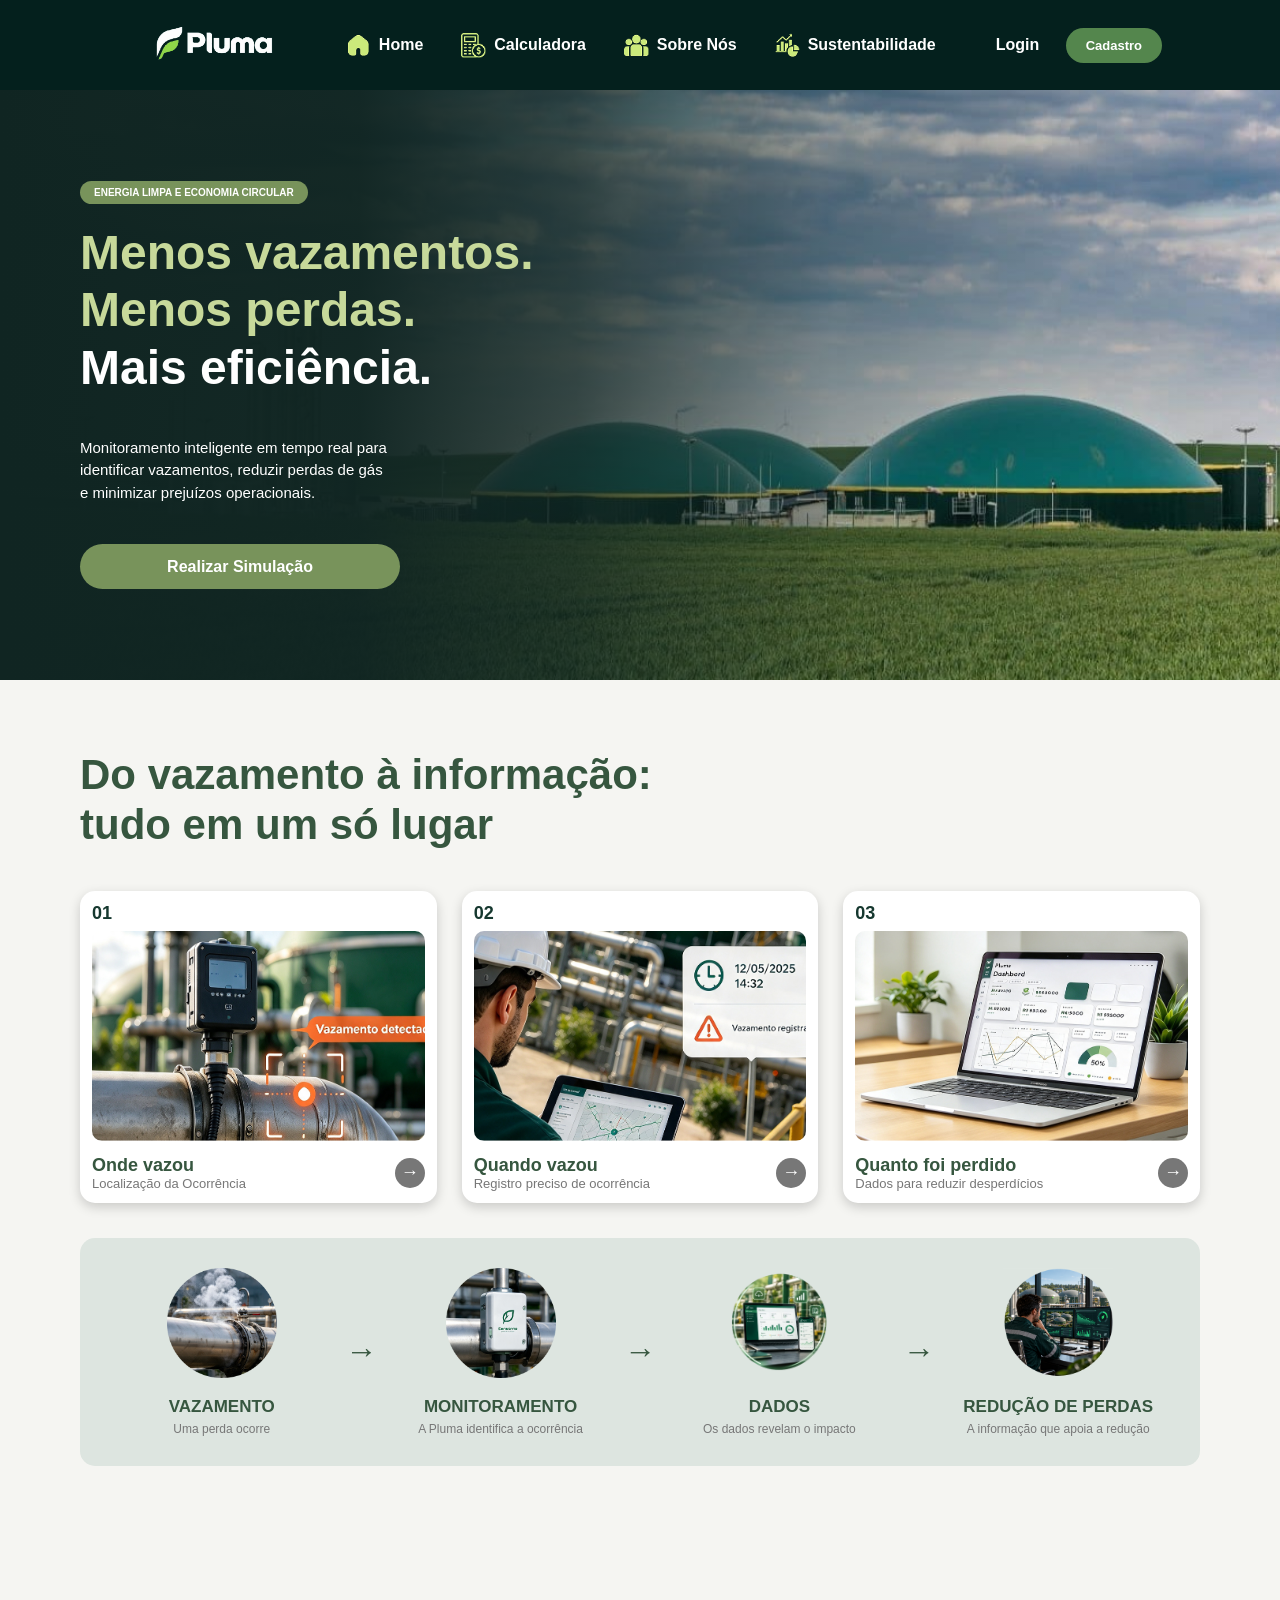
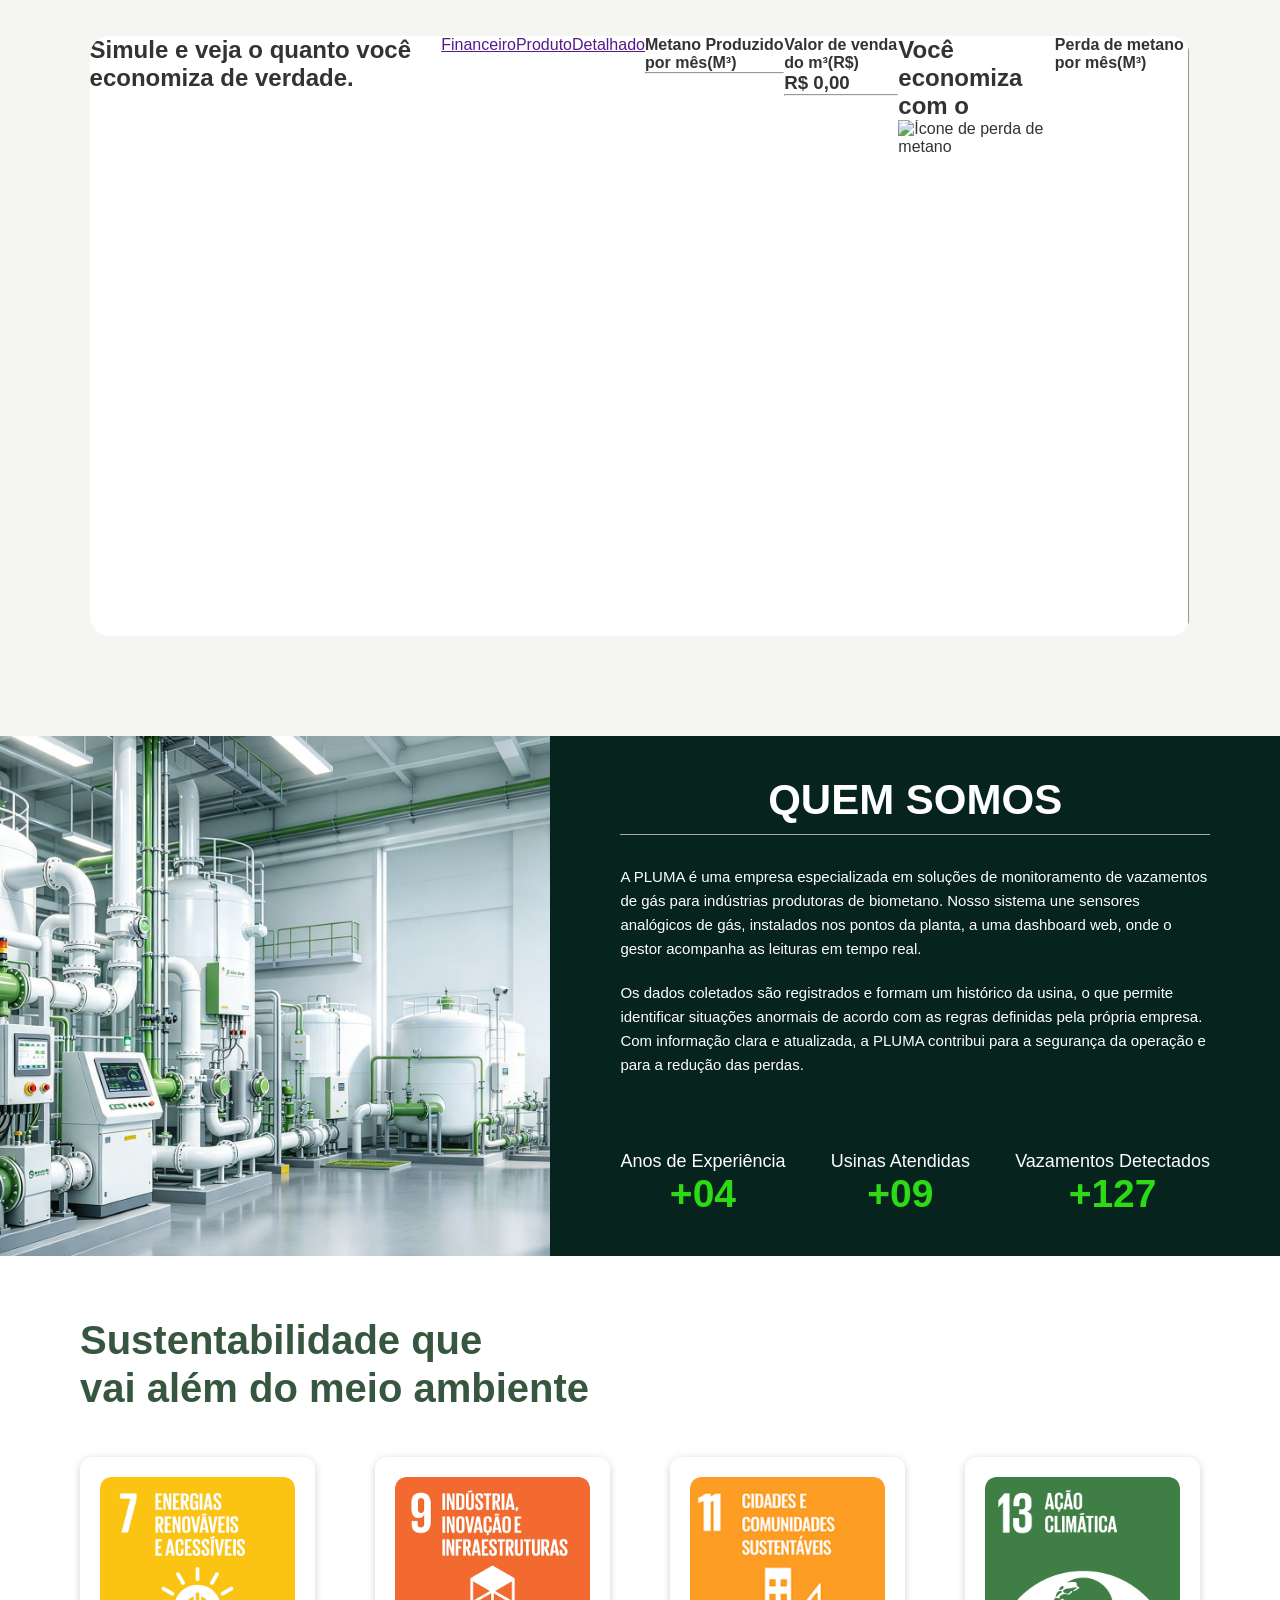
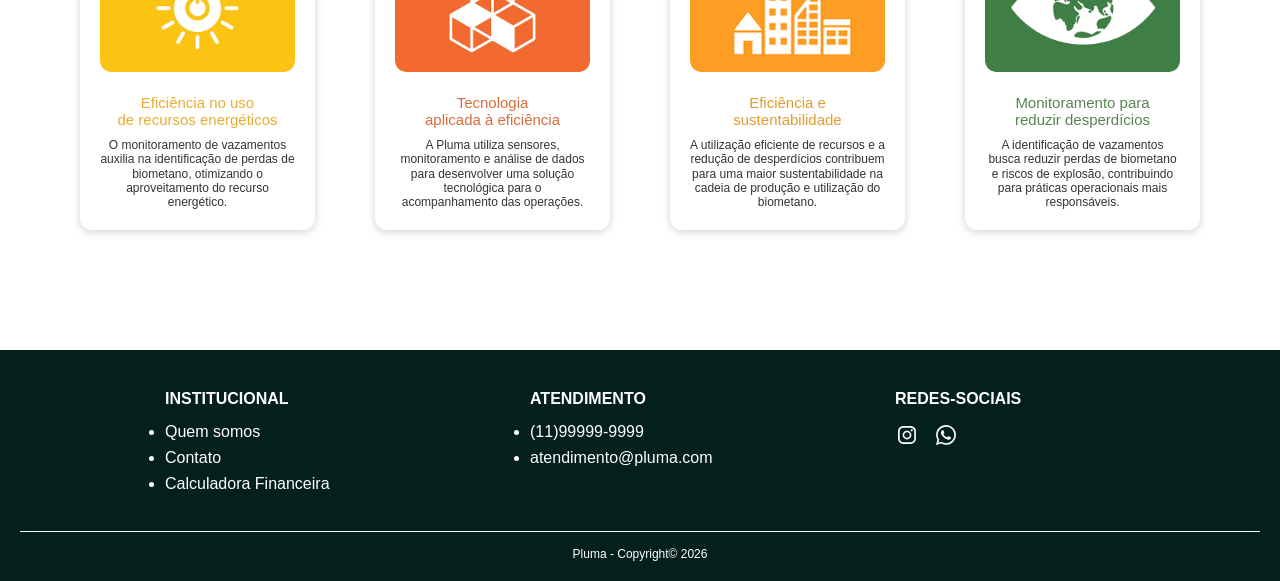
==== commit 406b74a1: "style: estiliza botões de login e cadastro | adiciona hover nos links" ====
--- a/public/index.html
+++ b/public/index.html
@@ -1,6 +1,6 @@
-
 <!DOCTYPE html>
 <html lang="pt-BR">
+
 <head>
     <link rel="icon" type="image/png" href="assets/favicon.png">
     <meta charset="UTF-8">
@@ -8,46 +8,54 @@
     <title>Página inicial: Pluma</title>
     <link rel="stylesheet" href="css/style.css">
 </head>
+
 <body>
     <!-- CABEÇALHO -->
     <header>
         <nav>
             <img class="logonav" src="assets/logo_branca.png" alt="Logo Pluma">
+
             <div class="nav-item">
                 <img class="iconenav" src="assets/icons/icon_home.png" alt="">
+
                 <a href="#home">
                     Home
                 </a>
             </div>
             <div class="nav-item">
                 <img class="iconenav" src="assets/icons/icon_calculadora.png" alt="">
+
                 <a href="#calculadora">
                     Calculadora
                 </a>
             </div>
             <div class="nav-item">
                 <img class="iconenav" src="assets/icons/icone_grupo.png" alt="">
+
                 <a href="#sobre-nos">
                     Sobre Nós
                 </a>
             </div>
             <div class="nav-item">
                 <img class="iconenav" src="assets/icons/icon_sustentavel.png" alt="">
+
                 <a href="#sustentabilidade">
                     Sustentabilidade
                 </a>
             </div>
             <div class="btn">
+                <a href="login.html">
+                    <button class="btn_login">
+                        Login
+                    </button>
+                </a>
+
                 <a href="cadastro.html">
                     <button class="btn_nav">
-                        CADASTRO
+                        Cadastro
                     </button>
                 </a>
-                <a href="login.html">
-                    <button class="btn_nav">
-                        LOGIN
-                    </button>
-                </a>
+
             </div>
         </nav>
     </header>
@@ -235,10 +243,14 @@
                 </h2>
                 <hr>
                 <p>
-                    A PLUMA é uma empresa especializada em soluções de monitoramento de vazamentos de gás para indústrias produtoras de biometano. Nosso sistema une sensores analógicos de gás, instalados nos pontos da planta, a uma dashboard web, onde o gestor acompanha as leituras em tempo real.
+                    A PLUMA é uma empresa especializada em soluções de monitoramento de vazamentos de gás para
+                    indústrias produtoras de biometano. Nosso sistema une sensores analógicos de gás, instalados nos
+                    pontos da planta, a uma dashboard web, onde o gestor acompanha as leituras em tempo real.
                 </p>
                 <p>
-                    Os dados coletados são registrados e formam um histórico da usina, o que permite identificar situações anormais de acordo com as regras definidas pela própria empresa. Com informação clara e atualizada, a PLUMA contribui para a segurança da operação e para a redução das perdas.
+                    Os dados coletados são registrados e formam um histórico da usina, o que permite identificar
+                    situações anormais de acordo com as regras definidas pela própria empresa. Com informação clara e
+                    atualizada, a PLUMA contribui para a segurança da operação e para a redução das perdas.
                 </p>
                 <br>
                 <br><br>
@@ -249,18 +261,18 @@
                         Anos de Experiência
                         <br>
                         <span>+04</span>
-                        
+
                     </div>
                     <div class="cardQuemSomos">
-                       Usinas Atendidas
-                       <br>
+                        Usinas Atendidas
+                        <br>
                         <span>+09</span>
                     </div>
                     <div class="cardQuemSomos">
                         Vazamentos Detectados
                         <br>
                         <span>+127</span>
-                        
+
                     </div>
                 </div>
             </div>
@@ -362,4 +374,5 @@
         </div>
     </footer>
 </body>
-</html>
+
+</html>
--- a/public/css/style.css
+++ b/public/css/style.css
@@ -37,7 +37,7 @@
 }
 
 .logonav {
-  width: 145px;
+  width: 190px;
 }
 
 .nav-item {
@@ -52,24 +52,55 @@
 }
 
 .nav-item a {
-  font-size: 14px;
-  font-weight: 600;
-  text-transform: uppercase;
-}
-
-.btn_nav {
-  background-color: #eeeeeb;
-  color: #142522;
-
+  font-size: 16px;
+  font-weight: 600;
+}
+
+.nav-item a:hover {
+  font-size: 16px;
+  color: #2dda16;
+  font-weight: 700;
+}
+
+.btn_nav{
+  display: inline-flex;
+  align-items: center;
+  justify-content: center;
+  padding: 10px 20px;
+  background: #54864d;
+  color: #fff;
+  border: none;
+  font-size: 13px;
+
+  border-radius: 100px;
+  font-weight: 600;
+
+  cursor: pointer;
+}
+
+.btn_nav:hover,
+.btn_nav:focus {
+  background: #36563f;
+}
+
+.btn_login {
+  color: #ffffff;
+  background-color: transparent;
   padding: 8px 22px;
 
-  border-radius: 5px;
+
   border: none;
 
-  font-size: 13px;
+  font-size: 16px;
   font-weight: 600;
 
   cursor: pointer;
+}
+.btn_login:hover{
+  font-size: 16px;
+  color: #2dda16;
+  font-weight: 700;
+
 }
 
 
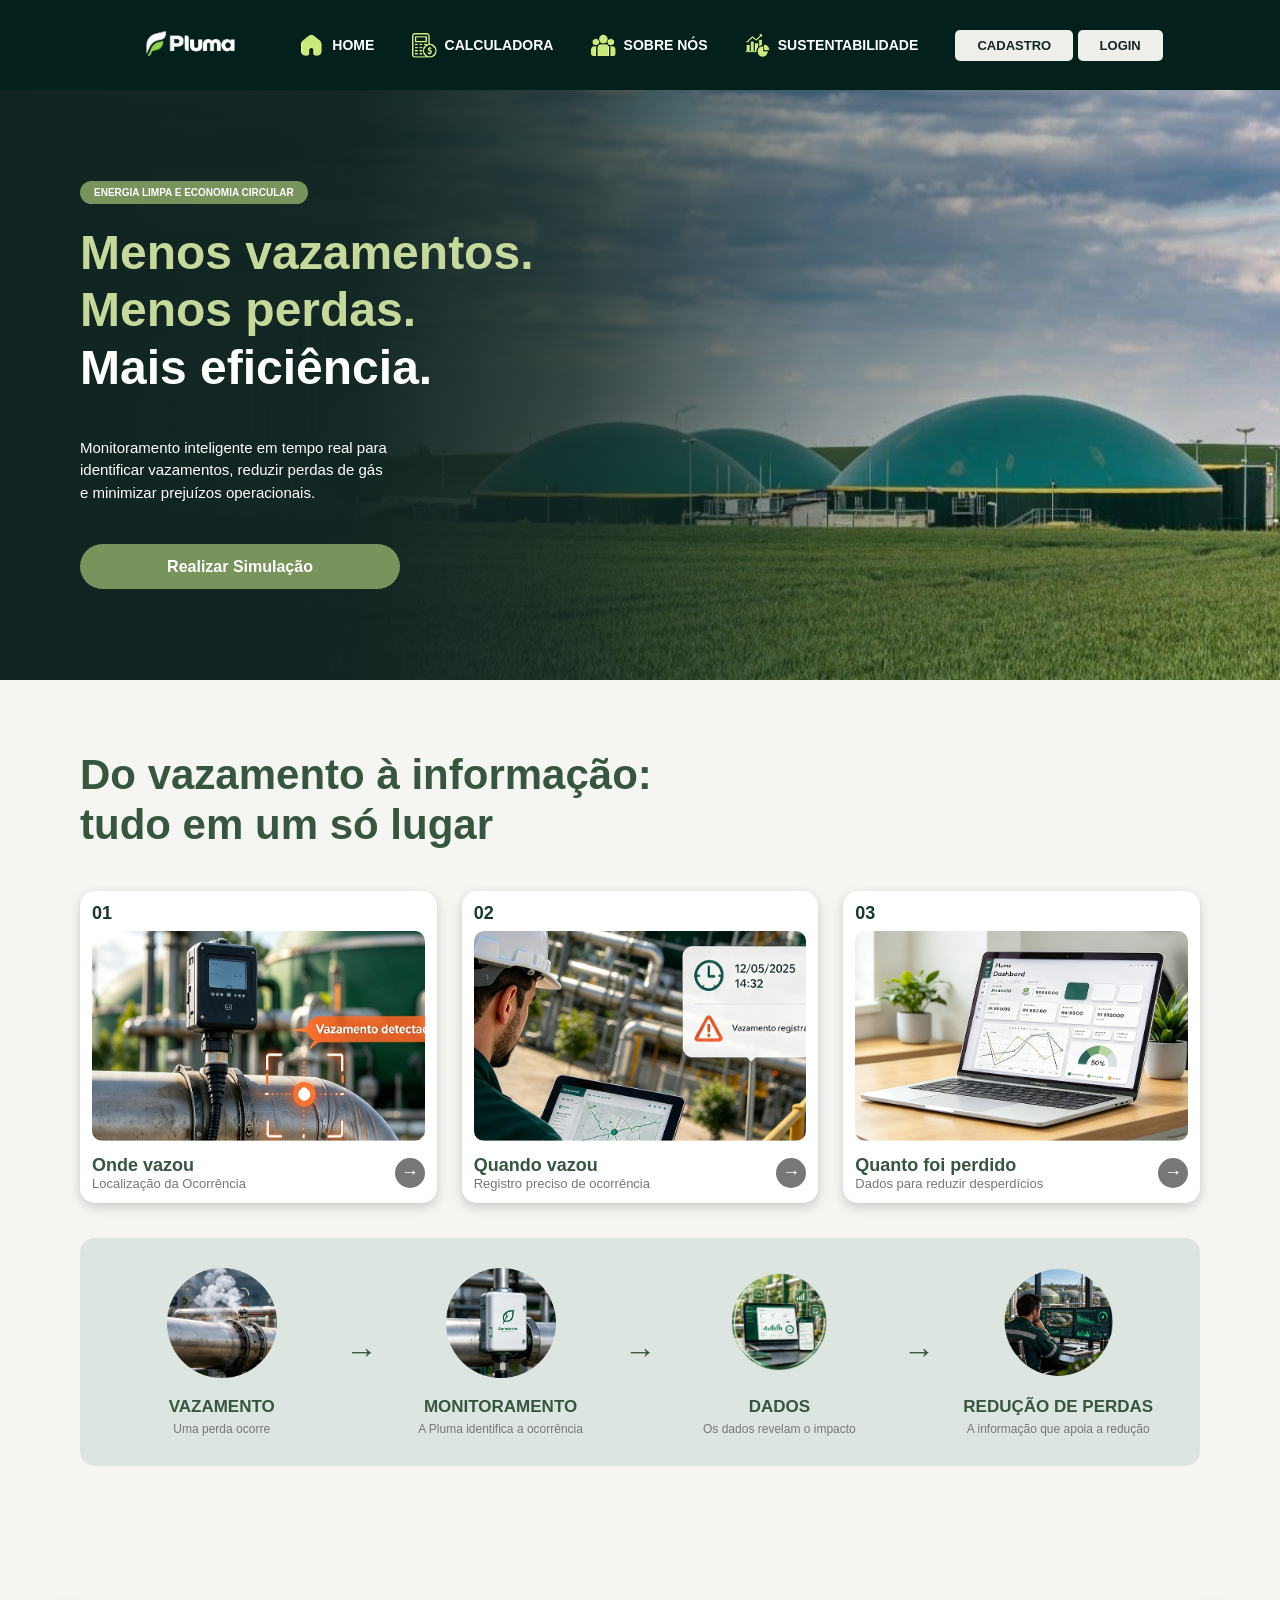
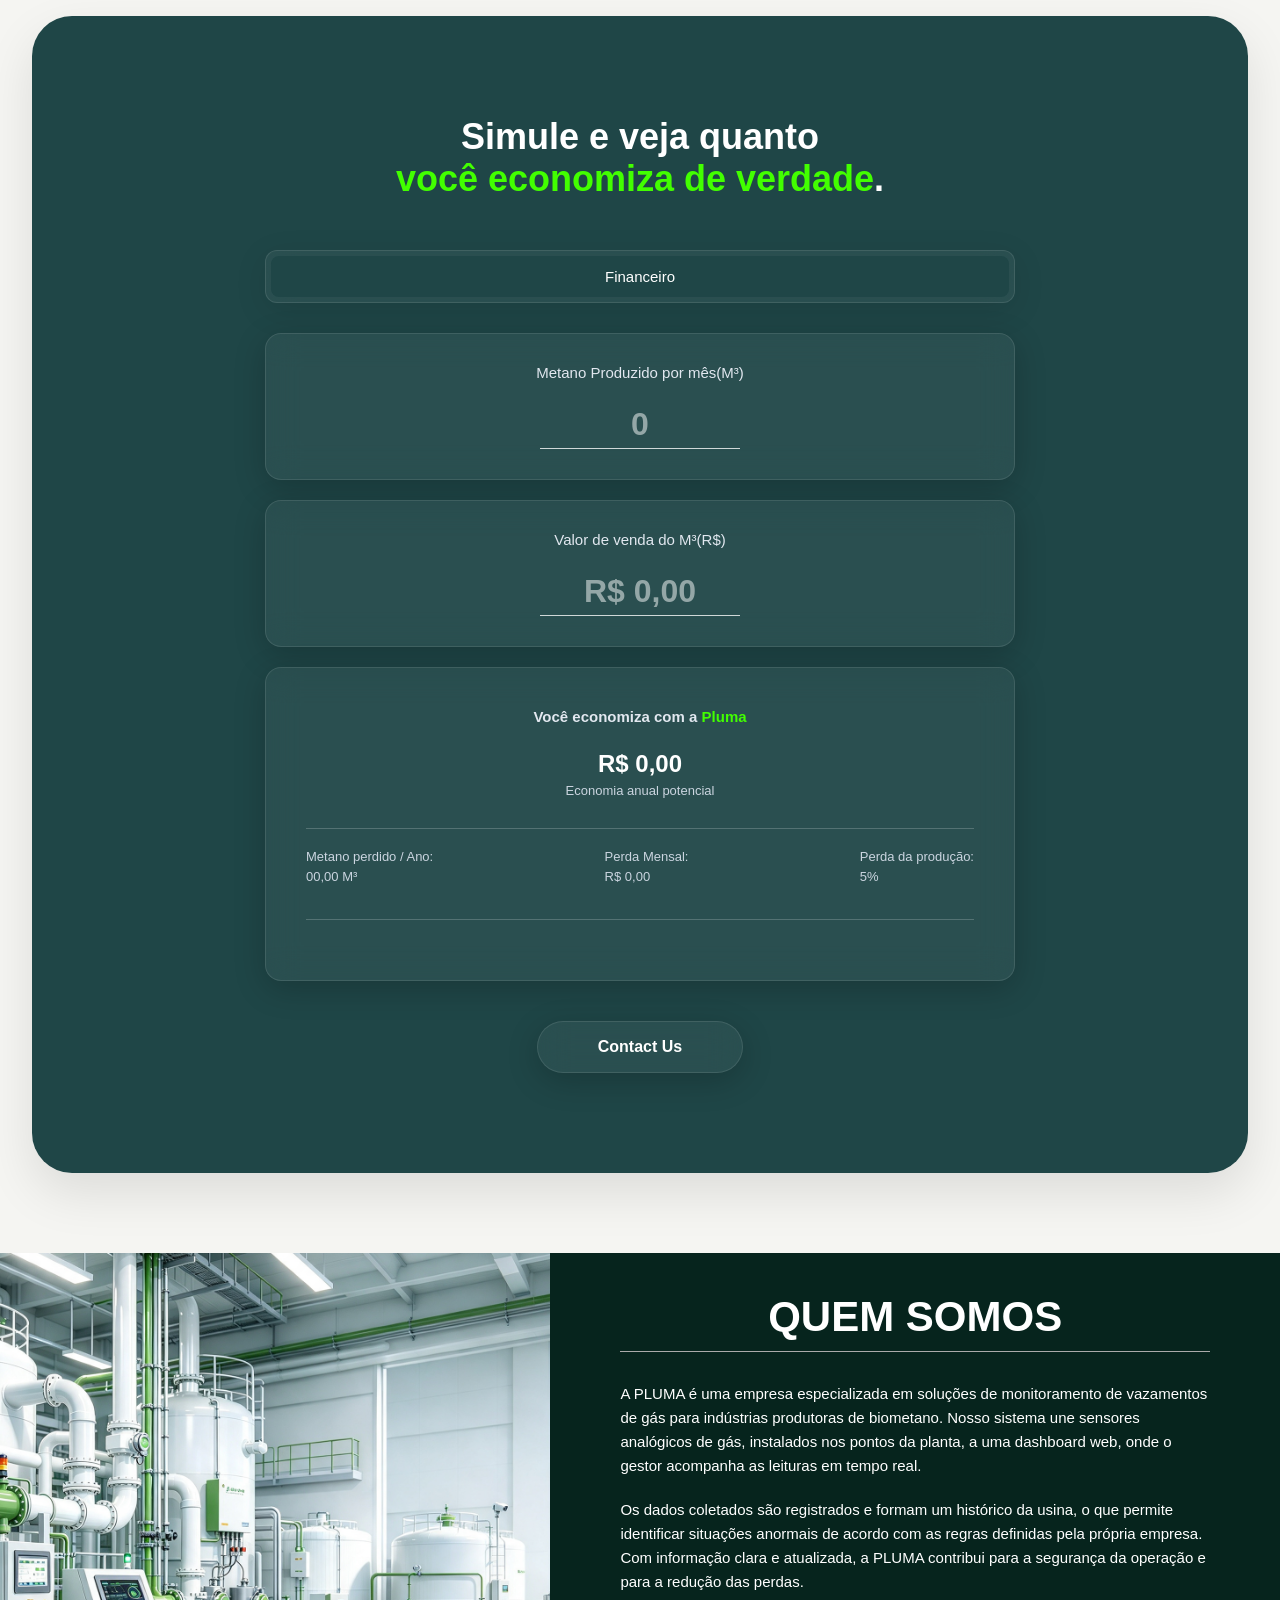
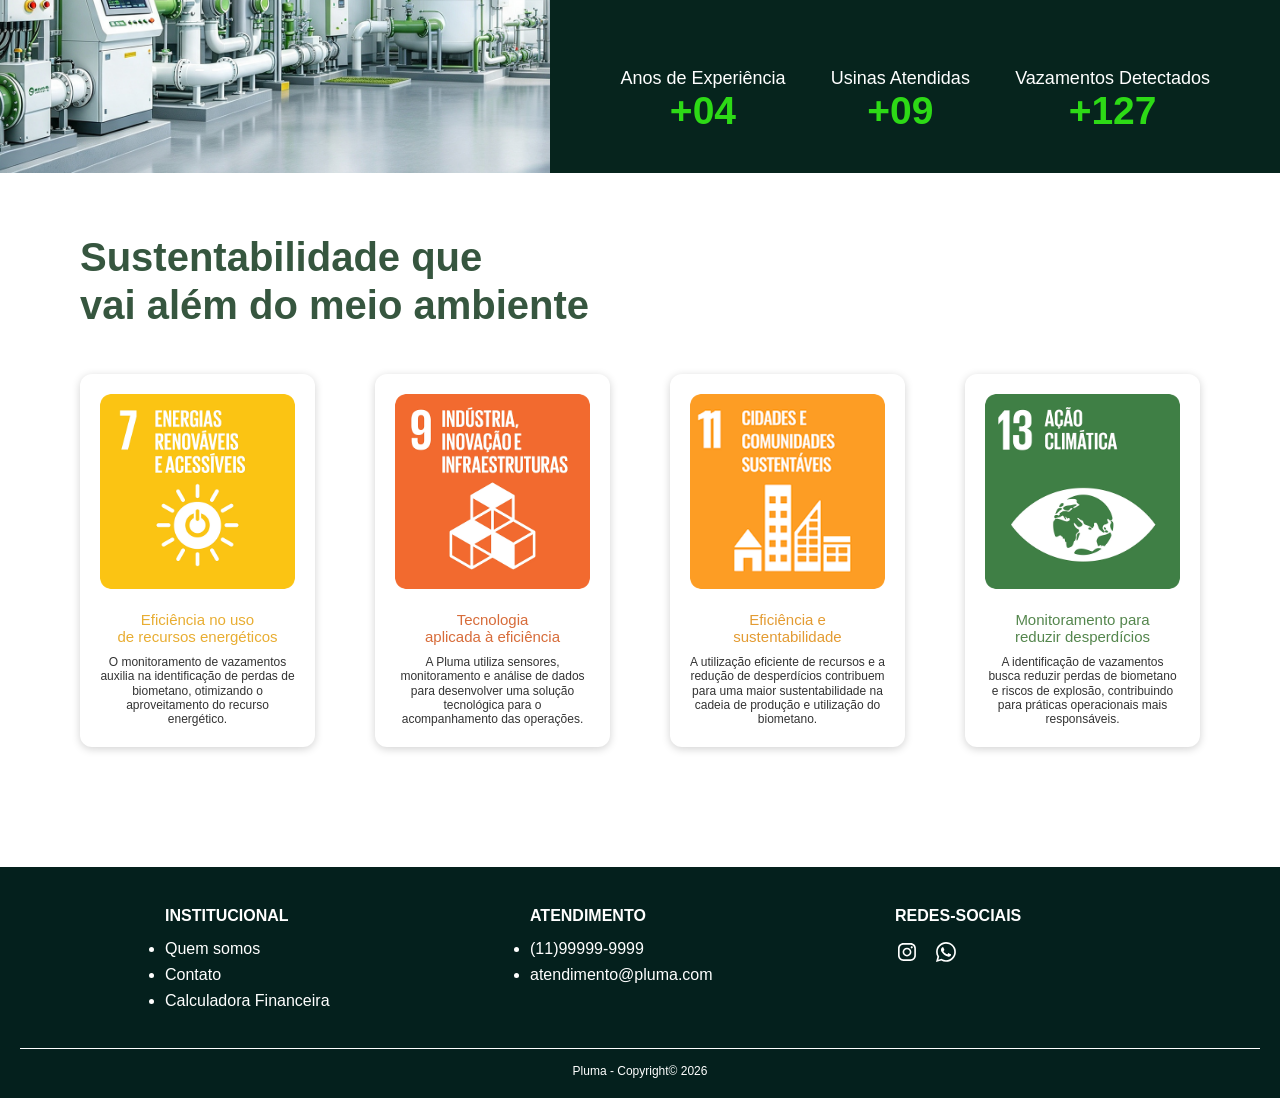
==== commit 652303cd: "feat: financial calculator completed" ====
--- a/public/index.html
+++ b/public/index.html
@@ -1,6 +1,6 @@
+
 <!DOCTYPE html>
 <html lang="pt-BR">
-
 <head>
     <link rel="icon" type="image/png" href="assets/favicon.png">
     <meta charset="UTF-8">
@@ -8,54 +8,46 @@
     <title>Página inicial: Pluma</title>
     <link rel="stylesheet" href="css/style.css">
 </head>
-
 <body>
     <!-- CABEÇALHO -->
     <header>
         <nav>
             <img class="logonav" src="assets/logo_branca.png" alt="Logo Pluma">
-
             <div class="nav-item">
                 <img class="iconenav" src="assets/icons/icon_home.png" alt="">
-
                 <a href="#home">
                     Home
                 </a>
             </div>
             <div class="nav-item">
                 <img class="iconenav" src="assets/icons/icon_calculadora.png" alt="">
-
                 <a href="#calculadora">
                     Calculadora
                 </a>
             </div>
             <div class="nav-item">
                 <img class="iconenav" src="assets/icons/icone_grupo.png" alt="">
-
                 <a href="#sobre-nos">
                     Sobre Nós
                 </a>
             </div>
             <div class="nav-item">
                 <img class="iconenav" src="assets/icons/icon_sustentavel.png" alt="">
-
                 <a href="#sustentabilidade">
                     Sustentabilidade
                 </a>
             </div>
             <div class="btn">
-                <a href="login.html">
-                    <button class="btn_login">
-                        Login
-                    </button>
-                </a>
-
                 <a href="cadastro.html">
                     <button class="btn_nav">
-                        Cadastro
+                        CADASTRO
                     </button>
                 </a>
-
+                <a href="login.html">
+                    <button class="btn_nav">
+                        LOGIN
+                    </button>
+                </a>
             </div>
         </nav>
     </header>
@@ -207,31 +199,63 @@
             </div>
         </section>
         <!-- CALCULADORA -->
-        <section class="calculadora" id="calculadora">
-            <h2>
-                Simule e veja o quanto você economiza de verdade.
-            </h2>
-            <div class="opcoesCalculadora">
-                <a href=""> Financeiro</a><a href="">Produto</a><a href="">Detalhado</a>
-            </div>
-            <div class="campoMetano">
-                <h4>Metano Produzido por mês(M³)</h4>
-                <h3 id="metanoProduzido"></h3>
-                <hr>
-            </div>
-            <div class="campoVenda">
-                <h4>Valor de venda do m³(R$)</h4>
-                <h3 id="valorVenda">R$ 0,00</h3>
-                <hr>
-            </div>
-            <div class="campoPerda">
-                <h1 id="perdaMetano">Você economiza com o </h1>
-                <img src="assets/icone_perda.png" alt="Ícone de perda de metano">
-            </div>
-            <h4>Perda de metano por mês(M³)</h4>
-            <h3 id="perdaMetano"></h3>
+        <section class="calculadora-section" id="simulador">
+        <h2>
+          Simule e veja quanto <br />
+          <span class="econo-span"> você economiza de verdade</span>.
+        </h2>
+        <div class="topoCalculator">
+          <button class="finaceiro" id="financeiro">Financeiro</button>
+        </div>
+        <div class="card-calculadora">
+          <div class="card-metano">
+            <h4>Metano Produzido por mês(M³)</h4>
+            <input type="text" id="ipt_metano" placeholder="0" />
+            <hr />
+          </div>
+          <div class="card-venda">
+            <h4>Valor de venda do M³(R$)</h4>
+            <input type="text" id="ipt_venda" placeholder="R$ 0,00" />
+            <hr />
+          </div>
+          <div class="card-resultadoCalculadora">
+            <div class="economiza">
+              <h4>Você economiza com a <span>Pluma</span></h4>
+            </div>
+            <div class="exibir-resultado">
+              <div class="calculo-resultado">
+                <h1 class="resultadoCalculadora" id="resultadoCalculadora">
+                  <span>R$</span> 0,00
+                </h1>
+                <h5>Economia anual potencial</h5>
+              </div>
+            </div>
+            <hr />
+
+            <div class="exibir-mensal">
+              <div class="metanoPerdidoMes">
+                <h5>Metano perdido / Ano:</h5>
+                <h5 class="conteudo-metano" id="metanoMensal">00,00 M³</h5>
+              </div>
+              <div class="perdaMensal">
+                <h5>Perda Mensal:</h5>
+                <h5 class="perda-mensal" id="perdaMensal">
+                  <span>R$</span> 0,00
+                </h5>
+              </div>
+              <div class="perdaProducao">
+                <h5>Perda da produção:</h5>
+                <h5 class="conteudo-perdaProducao" id="perdaProducao">5%</h5>
+              </div>
+            </div>
             <hr>
-        </section>
+            <div class="detalhado" id="resultadoDetalhado">
+
+            </div>
+          </div>
+          <button class="contactUs">Contact Us</button>
+        </div>
+      </section>
         <!-- QUEM SOMOS -->
         <section class="sobre-nos" id="sobre-nos">
             <div class="sobre-imagem">
@@ -243,14 +267,10 @@
                 </h2>
                 <hr>
                 <p>
-                    A PLUMA é uma empresa especializada em soluções de monitoramento de vazamentos de gás para
-                    indústrias produtoras de biometano. Nosso sistema une sensores analógicos de gás, instalados nos
-                    pontos da planta, a uma dashboard web, onde o gestor acompanha as leituras em tempo real.
+                    A PLUMA é uma empresa especializada em soluções de monitoramento de vazamentos de gás para indústrias produtoras de biometano. Nosso sistema une sensores analógicos de gás, instalados nos pontos da planta, a uma dashboard web, onde o gestor acompanha as leituras em tempo real.
                 </p>
                 <p>
-                    Os dados coletados são registrados e formam um histórico da usina, o que permite identificar
-                    situações anormais de acordo com as regras definidas pela própria empresa. Com informação clara e
-                    atualizada, a PLUMA contribui para a segurança da operação e para a redução das perdas.
+                    Os dados coletados são registrados e formam um histórico da usina, o que permite identificar situações anormais de acordo com as regras definidas pela própria empresa. Com informação clara e atualizada, a PLUMA contribui para a segurança da operação e para a redução das perdas.
                 </p>
                 <br>
                 <br><br>
@@ -261,18 +281,18 @@
                         Anos de Experiência
                         <br>
                         <span>+04</span>
-
+                        
                     </div>
                     <div class="cardQuemSomos">
-                        Usinas Atendidas
-                        <br>
+                       Usinas Atendidas
+                       <br>
                         <span>+09</span>
                     </div>
                     <div class="cardQuemSomos">
                         Vazamentos Detectados
                         <br>
                         <span>+127</span>
-
+                        
                     </div>
                 </div>
             </div>
@@ -374,5 +394,39 @@
         </div>
     </footer>
 </body>
-
-</html>+<script>
+let percentualPerda = 0.05; 
+let percentualResidual = 0.005;
+
+function financeiro() {
+    let metano = Number(ipt_metano.value);
+    let preco = Number(ipt_venda.value);
+    let perdaMensalReal = metano * preco * percentualPerda;
+    let perdaAnual = perdaMensalReal * 12;
+    let perdaMetano = metano * percentualPerda;
+    let dias = (percentualPerda * 365).toFixed(0);
+    let economia = metano * (percentualPerda - percentualResidual) * preco * 12;
+
+    if (isNaN(metano) || isNaN(preco) || metano === 0 || preco === 0) {
+        resultadoCalculadora.innerHTML = `<span>R$</span> 0,00`;
+        metanoMensal.innerHTML = `0,00 M³`;
+        perdaMensal.innerHTML = `<span>R$</span> 0,00`;
+        return;
+    }
+
+    resultadoCalculadora.innerHTML = `<span>R$</span> ${economia.toLocaleString('pt-BR', { minimumFractionDigits: 2, maximumFractionDigits: 2 })}`;
+    
+    metanoMensal.innerHTML = `${perdaMetano.toLocaleString('pt-BR', { minimumFractionDigits: 2, maximumFractionDigits: 2 })} M³`;
+    
+    perdaMensal.innerHTML = `<span>R$</span> ${perdaMensalReal.toLocaleString('pt-BR', { minimumFractionDigits: 2, maximumFractionDigits: 2 })}`;
+
+    resultadoDetalhado.innerHTML = `Em 12 Meses, são ${perdaAnual.toLocaleString('pt-BR', {minimumFractionDigits:2, maximumFractionDigits:2})} em gás que sai pela atmosfera em vez de virar faturamento. É o mesmo que ficar ${dias} dias por ano sem vender nada. <br> 
+    Em usinas com detecção contínua e reparo rápido, a perda medida cai para cerca de 0,5%. A diferença pode voltar para o seu caixa: R$ ${economia.toLocaleString('pt-BR', { minimumFractionDigits: 2, maximumFractionDigits: 2 })} por ano.`
+}
+
+ipt_metano.addEventListener('input', financeiro, );
+ipt_venda.addEventListener('input', financeiro);
+
+// Usei de diferente as funções de transformação de valores para o Reak, o toLocaleString('pt-BR', { minimumFractionDigits: 2, maximumFractionDigits: 2 }) e o addEventListener('input', financeiro) que atualiza o resultado enquanto a gente clica.
+</script>
+</html>
--- a/public/css/style.css
+++ b/public/css/style.css
@@ -37,7 +37,7 @@
 }
 
 .logonav {
-  width: 190px;
+  width: 145px;
 }
 
 .nav-item {
@@ -52,55 +52,24 @@
 }
 
 .nav-item a {
-  font-size: 16px;
+  font-size: 14px;
   font-weight: 600;
-}
-
-.nav-item a:hover {
-  font-size: 16px;
-  color: #2dda16;
-  font-weight: 700;
-}
-
-.btn_nav{
-  display: inline-flex;
-  align-items: center;
-  justify-content: center;
-  padding: 10px 20px;
-  background: #54864d;
-  color: #fff;
+  text-transform: uppercase;
+}
+
+.btn_nav {
+  background-color: #eeeeeb;
+  color: #142522;
+
+  padding: 8px 22px;
+
+  border-radius: 5px;
   border: none;
+
   font-size: 13px;
-
-  border-radius: 100px;
   font-weight: 600;
 
   cursor: pointer;
-}
-
-.btn_nav:hover,
-.btn_nav:focus {
-  background: #36563f;
-}
-
-.btn_login {
-  color: #ffffff;
-  background-color: transparent;
-  padding: 8px 22px;
-
-
-  border: none;
-
-  font-size: 16px;
-  font-weight: 600;
-
-  cursor: pointer;
-}
-.btn_login:hover{
-  font-size: 16px;
-  color: #2dda16;
-  font-weight: 700;
-
 }
 
 
@@ -378,66 +347,232 @@
    CALCULADORA
 ========================================================= */
 
-.calculadora {
-  width: 86%;
-  min-height: 600px;
-
-  margin: 100px auto;
-
-  display: flex;
-
-  background-color: white;
-
-  border-radius: 20px;
-
-  overflow: hidden;
-}
-
-.calculadora-esquerda {
-  width: 50%;
-
-  padding: 55px;
-
-  background-color: #102522;
-}
-
-.calculadora-direita {
-  width: 50%;
-
-  padding: 55px;
-
-  background-color: white;
-}
-
-.calculadora-tag {
-  display: block;
-
-  width: 250px;
-
-  padding: 7px;
-
-  text-align: center;
-
-  background-color: #78935b;
-  color: white;
-
-  border-radius: 20px;
-
-  font-size: 12px;
-  font-weight: 600;
-}
-
-.calculadora-esquerda h2 {
-  margin-top: 30px;
-
-  color: white;
-
-  font-size: 31px;
-  line-height: 1.25;
-}
-
-.calculadora-esquerda h2 span {
-  color: #c7df72;
+.calculadora-section {
+    background-color: #1F4647; 
+    border-radius: 40px;
+    padding: 100px 40px; 
+    width: 95%; 
+    max-width: 1400px;
+    margin: 80px auto; 
+    color: #FFFFFF;
+    display: flex;
+    flex-direction: column;
+    align-items: center;
+    box-shadow: 0 20px 50px rgba(0, 0, 0, 0.1);
+}
+
+.calculadora-section h2 {
+    text-align: center;
+    font-size: 36px; 
+    font-weight: 700;
+    margin-bottom: 50px;
+}
+
+.topoCalculator {
+    background: rgba(255, 255, 255, 0.05);
+    backdrop-filter: blur(16px);
+    -webkit-backdrop-filter: blur(16px); /* Efeito espelho*/
+    border: 1px solid rgba(255, 255, 255, 0.1);
+    box-shadow: 0 8px 32px 0 rgba(0, 0, 0, 0.1);
+    border-radius: 12px;
+    display: flex;
+    justify-content: space-between;
+    width: 100%;
+    max-width: 750px;
+    margin-bottom: 30px;
+    padding: 5px;
+}
+
+.econo-span {
+    color: #42FF00;
+}
+
+.topoCalculator button {
+    background: transparent;
+    border: none;
+    color: #FFFFFF;
+    padding: 12px 20px;
+    flex: 1;
+    cursor: pointer;
+    font-size: 15px;
+    font-weight: 500;
+    font-family: inherit;
+    border-radius: 8px;
+}
+
+.topoCalculator button:hover,
+.topoCalculator button#financeiro { 
+    background-color: #1F4647;
+}
+
+.card-calculadora {
+    width: 100%;
+    max-width: 750px; 
+    display: flex;
+    flex-direction: column;
+    gap: 20px;
+    align-items: center;
+}
+
+.card-metano, 
+.card-venda, 
+.card-resultadoCalculadora {
+    background: rgba(255, 255, 255, 0.05); 
+    backdrop-filter: blur(16px); 
+    -webkit-backdrop-filter: blur(16px); 
+    border: 1px solid rgba(255, 255, 255, 0.1); 
+    box-shadow: 0 8px 32px 0 rgba(0, 0, 0, 0.2); 
+    border-radius: 16px;
+    padding: 30px;
+    width: 100%;
+    text-align: center;
+    box-sizing: border-box;
+}
+
+.card-metano h4, 
+.card-venda h4 {
+    font-size: 15px;
+    font-weight: 500;
+    margin-bottom: 25px;
+    color: #E2E8F0;
+}
+
+.card-metano input, 
+.card-venda input {
+    background: transparent;
+    border: none;
+    color: #FFFFFF;
+    font-size: 32px;
+    font-weight: 700;
+    text-align: center;
+    width: 200px;
+    outline: none;
+    font-family: inherit;
+}
+
+.card-metano input::placeholder, 
+.card-venda input::placeholder {
+    color: rgba(255, 255, 255, 0.5); 
+    opacity: 1; 
+    font-weight: 700;
+}
+
+.card-venda span {
+    font-size: 22px;
+    font-weight: 400;
+}
+
+.card-metano hr, 
+.card-venda hr {
+    border: none;
+    border-bottom: 0.5px solid rgba(255, 255, 255, 0.781);
+    width: 200px;
+    margin: 5px auto 0 auto;
+}
+
+.card-metano input:focus + hr, 
+.card-venda input:focus + hr {
+    border-bottom-color: #42FF00; 
+}
+
+.card-resultadoCalculadora {
+    padding: 40px;
+}
+
+.economiza {
+    display: flex;
+    justify-content: center;
+    align-items: center;
+    gap: 8px;
+    font-size: 15px;
+    color: #E2E8F0;
+}
+
+.economiza span {
+    color: #42FF00;
+    font-weight: 700;
+}
+
+.calculo-resultado {
+    margin: 25px 0;
+}
+
+.resultado-calculadora {
+    color: #42FF00;
+    font-size: 52px;
+    font-weight: 800;
+    margin: 5px 0;
+    display: flex;
+    justify-content: center;
+    align-items: center;
+    gap: 8px;
+}
+
+.resultado-calculadora span {
+    font-size: 26px;
+    font-weight: 700;
+}
+
+.calculo-resultado h5 {
+    font-size: 13px;
+    font-weight: 400;
+    color: #CBD5E0;
+    margin-top: 5px;
+}
+
+.card-resultadoCalculadora > hr {
+    border: none;
+    border-bottom: 1px solid rgba(255, 255, 255, 0.2);
+    margin: 30px 0 20px 0;
+}
+
+.exibir-mensal {
+    display: flex;
+    justify-content: space-between;
+    text-align: left;
+}
+
+.exibir-mensal h5 {
+    font-size: 13px;
+    font-weight: 400;
+    color: #CBD5E0;
+    margin-bottom: 5px;
+}
+.detalhado{
+    font-size: 13px;
+    font-weight: 400;
+    color: #CBD5E0;
+    text-align: left;
+}
+
+.conteudo-metano, 
+.perda-mensal,
+.conteudo-perdaProducao {
+    color: #42FF00 ;
+    font-weight: 700 ;
+    font-size: 15px ;
+}
+
+.contactUs {
+    color: #FFFFFF;
+    background: rgba(255, 255, 255, 0.05); 
+    backdrop-filter: blur(16px); 
+    -webkit-backdrop-filter: blur(16px); 
+    border: 1px solid rgba(255, 255, 255, 0.1); 
+    box-shadow: 0 8px 32px 0 rgba(0, 0, 0, 0.2); 
+    border-radius: 30px;
+    padding: 16px 60px;
+    font-size: 16px;
+    font-weight: 700;
+    font-family: inherit;
+    cursor: pointer;
+    margin-top: 20px;
+    transition: 0.3s;
+}
+
+.contactUs:hover {
+    background-color: #42FF00;
+    transform: scale(1.02);
 }
 
 
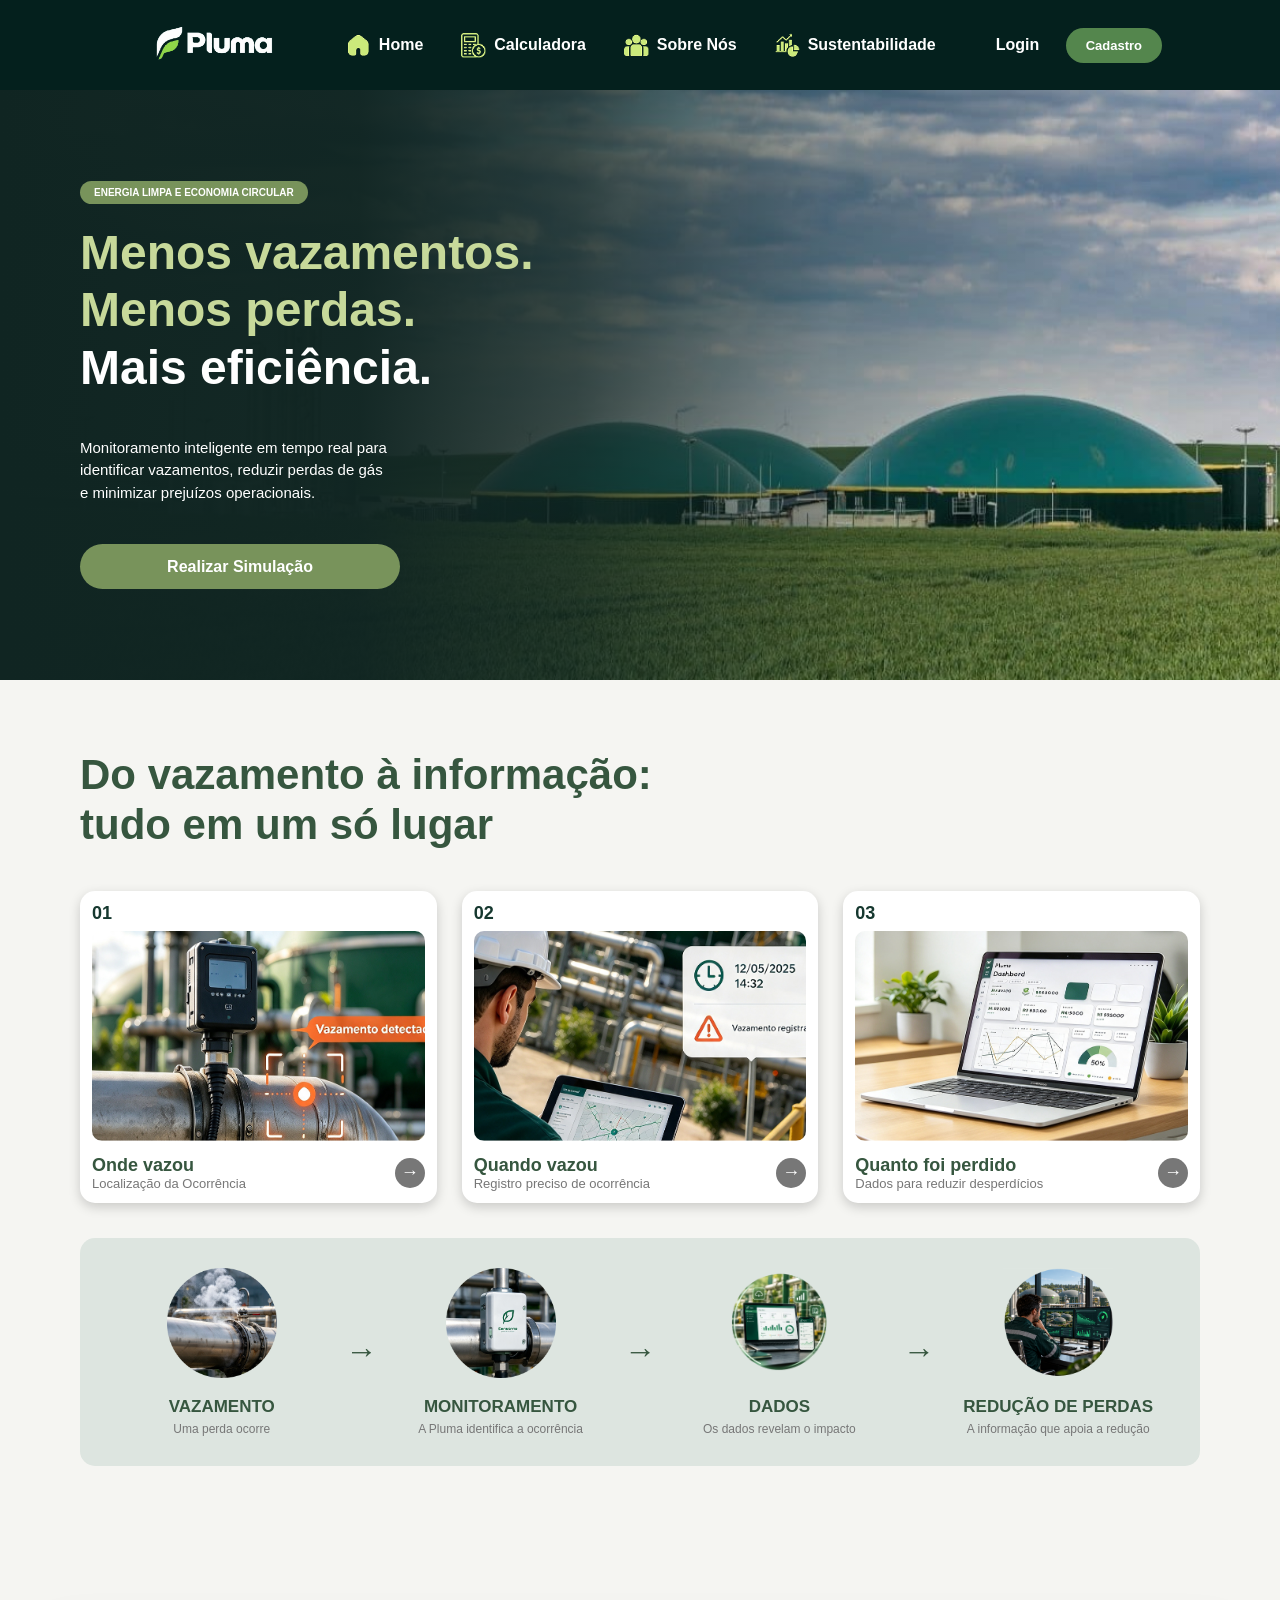
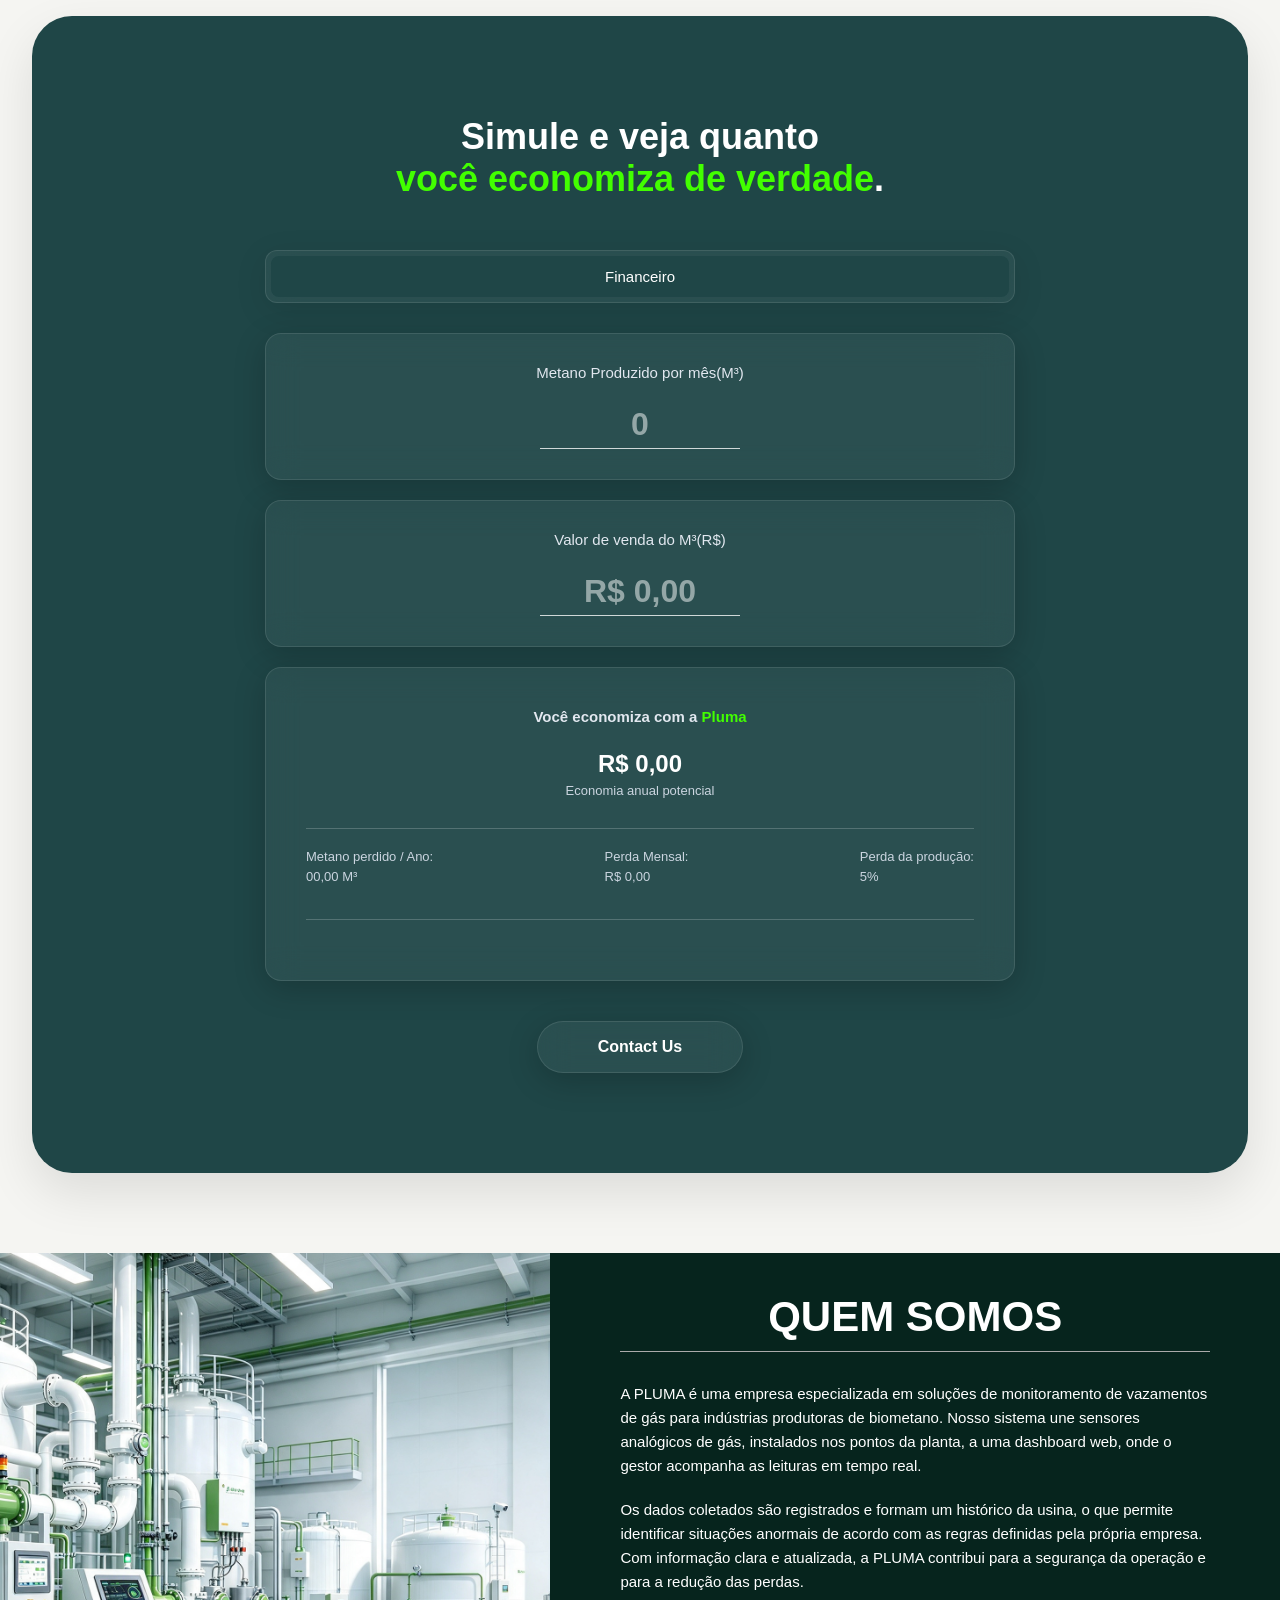
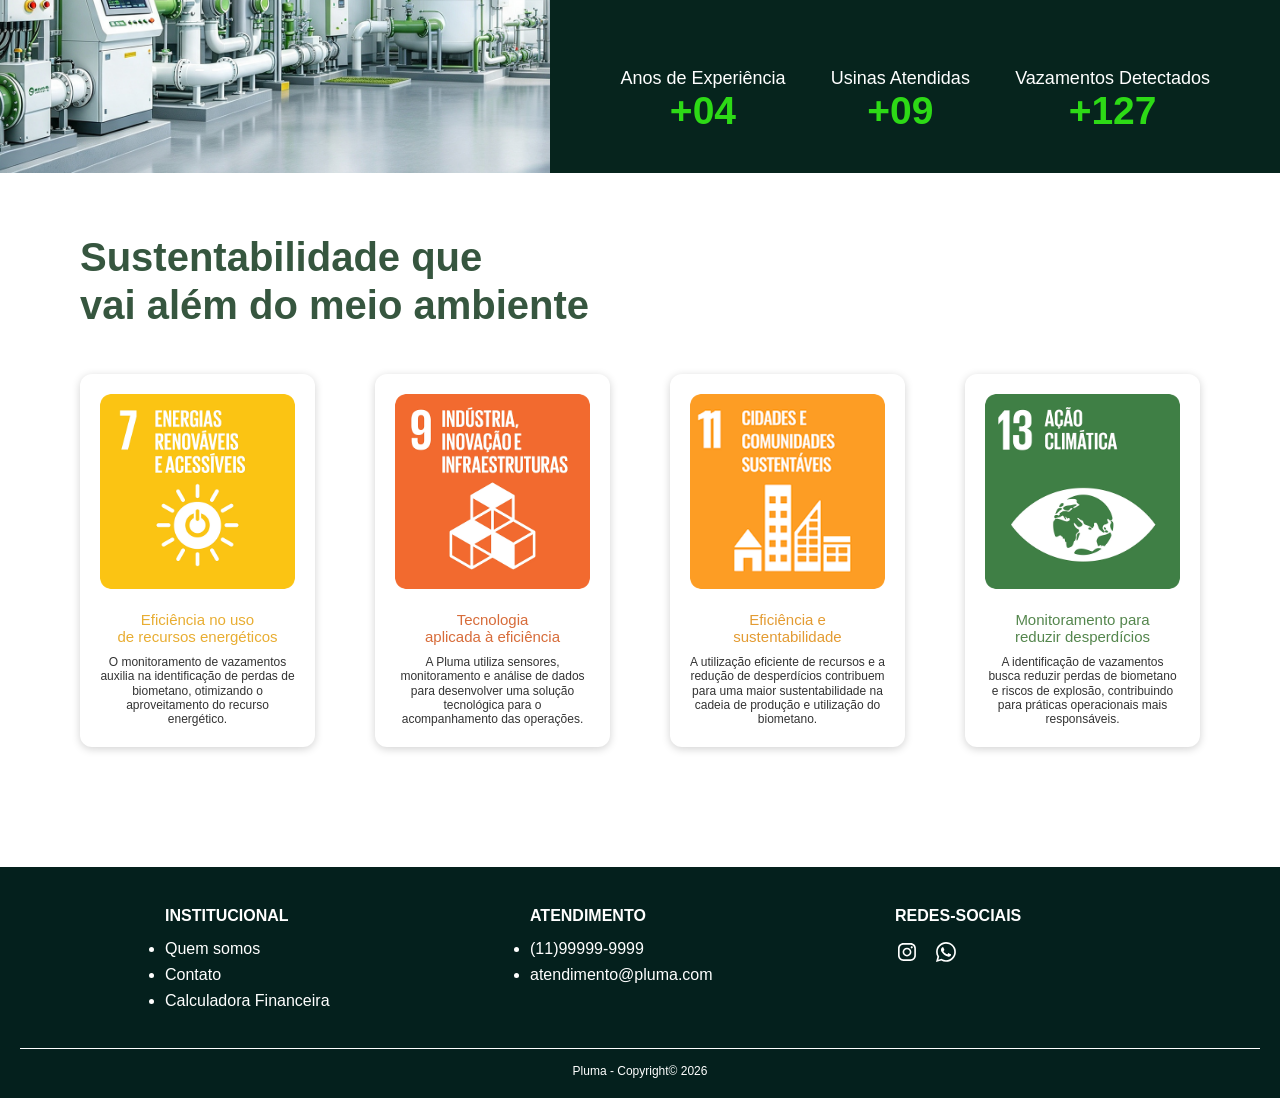
==== commit 23119dad: "Merge branch 'main' of https://github.com/Pluma-Co/Pluma" ====
--- a/public/index.html
+++ b/public/index.html
@@ -1,6 +1,6 @@
-
 <!DOCTYPE html>
 <html lang="pt-BR">
+
 <head>
     <link rel="icon" type="image/png" href="assets/favicon.png">
     <meta charset="UTF-8">
@@ -8,46 +8,54 @@
     <title>Página inicial: Pluma</title>
     <link rel="stylesheet" href="css/style.css">
 </head>
+
 <body>
     <!-- CABEÇALHO -->
     <header>
         <nav>
             <img class="logonav" src="assets/logo_branca.png" alt="Logo Pluma">
+
             <div class="nav-item">
                 <img class="iconenav" src="assets/icons/icon_home.png" alt="">
+
                 <a href="#home">
                     Home
                 </a>
             </div>
             <div class="nav-item">
                 <img class="iconenav" src="assets/icons/icon_calculadora.png" alt="">
+
                 <a href="#calculadora">
                     Calculadora
                 </a>
             </div>
             <div class="nav-item">
                 <img class="iconenav" src="assets/icons/icone_grupo.png" alt="">
+
                 <a href="#sobre-nos">
                     Sobre Nós
                 </a>
             </div>
             <div class="nav-item">
                 <img class="iconenav" src="assets/icons/icon_sustentavel.png" alt="">
+
                 <a href="#sustentabilidade">
                     Sustentabilidade
                 </a>
             </div>
             <div class="btn">
+                <a href="login.html">
+                    <button class="btn_login">
+                        Login
+                    </button>
+                </a>
+
                 <a href="cadastro.html">
                     <button class="btn_nav">
-                        CADASTRO
+                        Cadastro
                     </button>
                 </a>
-                <a href="login.html">
-                    <button class="btn_nav">
-                        LOGIN
-                    </button>
-                </a>
+
             </div>
         </nav>
     </header>
@@ -267,10 +275,14 @@
                 </h2>
                 <hr>
                 <p>
-                    A PLUMA é uma empresa especializada em soluções de monitoramento de vazamentos de gás para indústrias produtoras de biometano. Nosso sistema une sensores analógicos de gás, instalados nos pontos da planta, a uma dashboard web, onde o gestor acompanha as leituras em tempo real.
+                    A PLUMA é uma empresa especializada em soluções de monitoramento de vazamentos de gás para
+                    indústrias produtoras de biometano. Nosso sistema une sensores analógicos de gás, instalados nos
+                    pontos da planta, a uma dashboard web, onde o gestor acompanha as leituras em tempo real.
                 </p>
                 <p>
-                    Os dados coletados são registrados e formam um histórico da usina, o que permite identificar situações anormais de acordo com as regras definidas pela própria empresa. Com informação clara e atualizada, a PLUMA contribui para a segurança da operação e para a redução das perdas.
+                    Os dados coletados são registrados e formam um histórico da usina, o que permite identificar
+                    situações anormais de acordo com as regras definidas pela própria empresa. Com informação clara e
+                    atualizada, a PLUMA contribui para a segurança da operação e para a redução das perdas.
                 </p>
                 <br>
                 <br><br>
@@ -281,18 +293,18 @@
                         Anos de Experiência
                         <br>
                         <span>+04</span>
-                        
+
                     </div>
                     <div class="cardQuemSomos">
-                       Usinas Atendidas
-                       <br>
+                        Usinas Atendidas
+                        <br>
                         <span>+09</span>
                     </div>
                     <div class="cardQuemSomos">
                         Vazamentos Detectados
                         <br>
                         <span>+127</span>
-                        
+
                     </div>
                 </div>
             </div>
@@ -394,6 +406,7 @@
         </div>
     </footer>
 </body>
+
 <script>
 let percentualPerda = 0.05; 
 let percentualResidual = 0.005;
@@ -429,4 +442,4 @@
 
 // Usei de diferente as funções de transformação de valores para o Reak, o toLocaleString('pt-BR', { minimumFractionDigits: 2, maximumFractionDigits: 2 }) e o addEventListener('input', financeiro) que atualiza o resultado enquanto a gente clica.
 </script>
-</html>
+</html>
--- a/public/css/style.css
+++ b/public/css/style.css
@@ -37,7 +37,7 @@
 }
 
 .logonav {
-  width: 145px;
+  width: 190px;
 }
 
 .nav-item {
@@ -52,24 +52,55 @@
 }
 
 .nav-item a {
-  font-size: 14px;
+  font-size: 16px;
   font-weight: 600;
-  text-transform: uppercase;
-}
-
-.btn_nav {
-  background-color: #eeeeeb;
-  color: #142522;
-
+}
+
+.nav-item a:hover {
+  font-size: 16px;
+  color: #2dda16;
+  font-weight: 700;
+}
+
+.btn_nav{
+  display: inline-flex;
+  align-items: center;
+  justify-content: center;
+  padding: 10px 20px;
+  background: #54864d;
+  color: #fff;
+  border: none;
+  font-size: 13px;
+
+  border-radius: 100px;
+  font-weight: 600;
+
+  cursor: pointer;
+}
+
+.btn_nav:hover,
+.btn_nav:focus {
+  background: #36563f;
+}
+
+.btn_login {
+  color: #ffffff;
+  background-color: transparent;
   padding: 8px 22px;
 
-  border-radius: 5px;
+
   border: none;
 
-  font-size: 13px;
+  font-size: 16px;
   font-weight: 600;
 
   cursor: pointer;
+}
+.btn_login:hover{
+  font-size: 16px;
+  color: #2dda16;
+  font-weight: 700;
+
 }
 
 
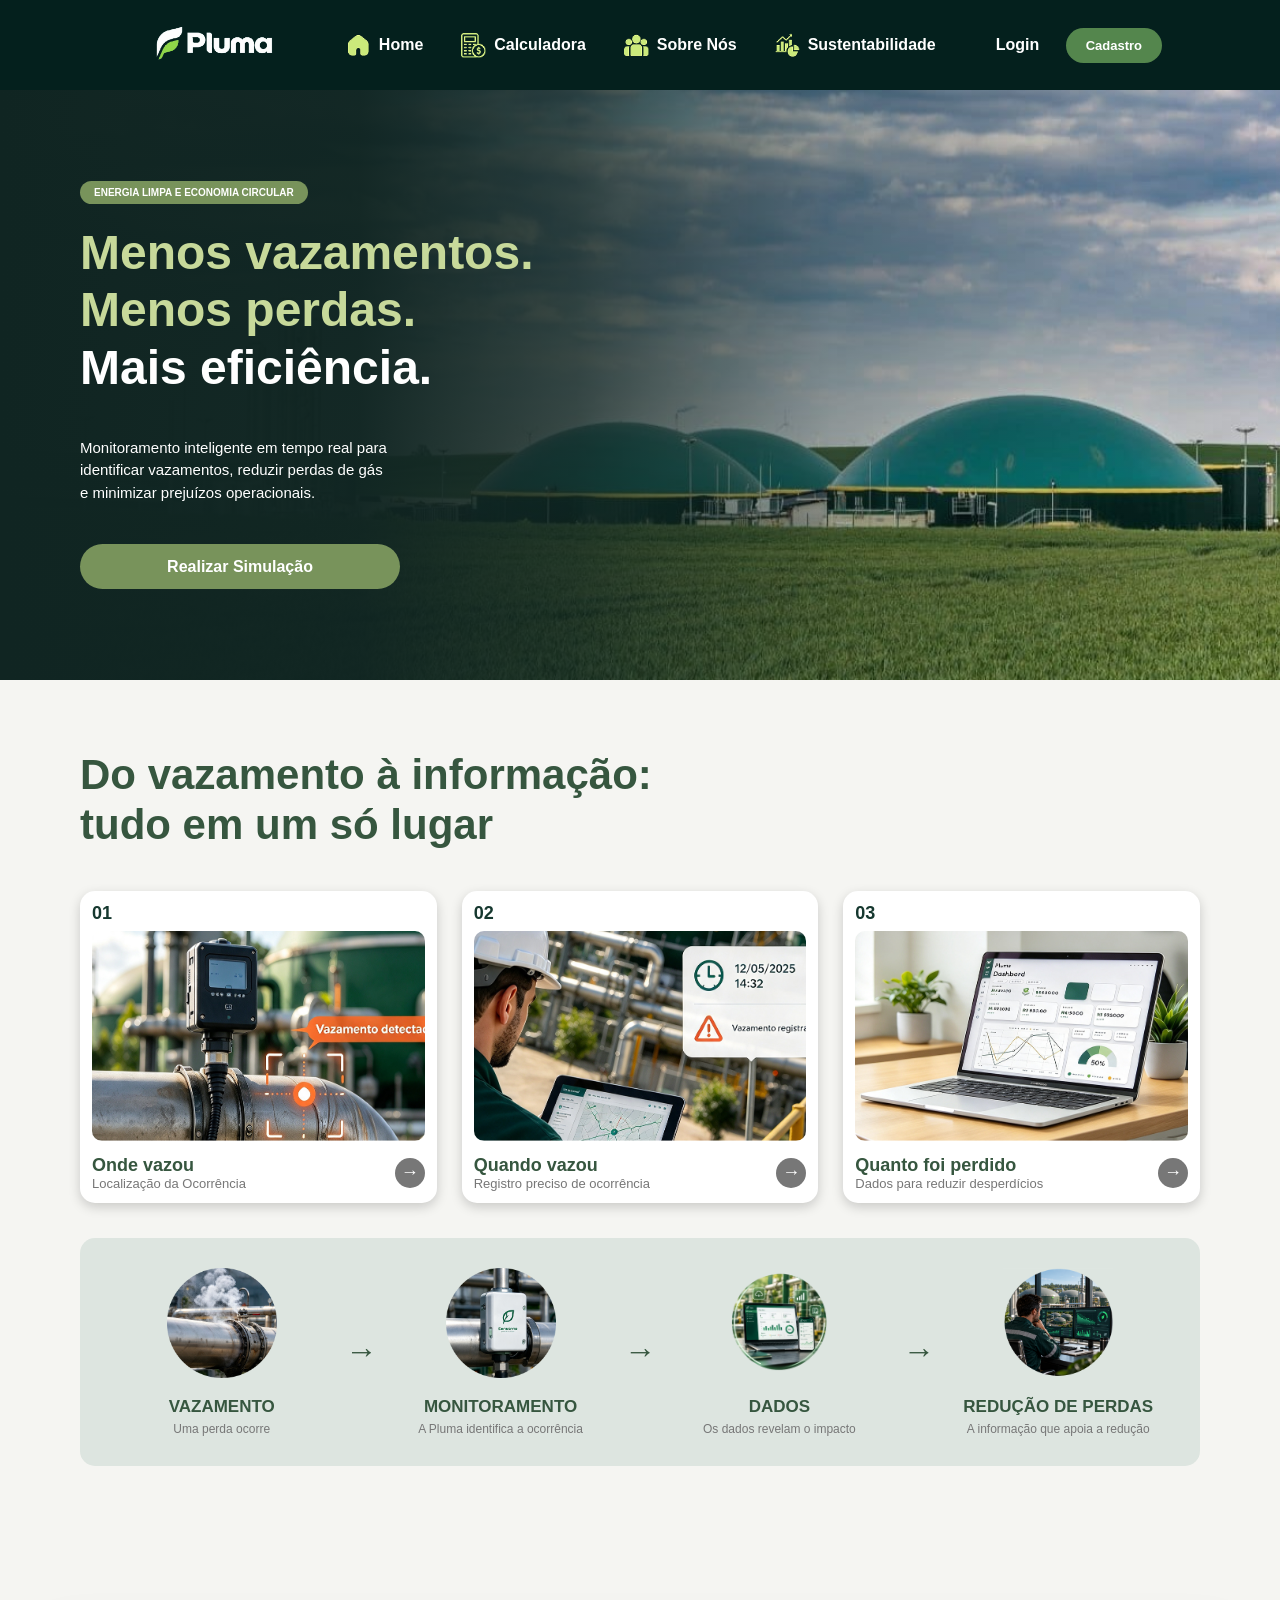
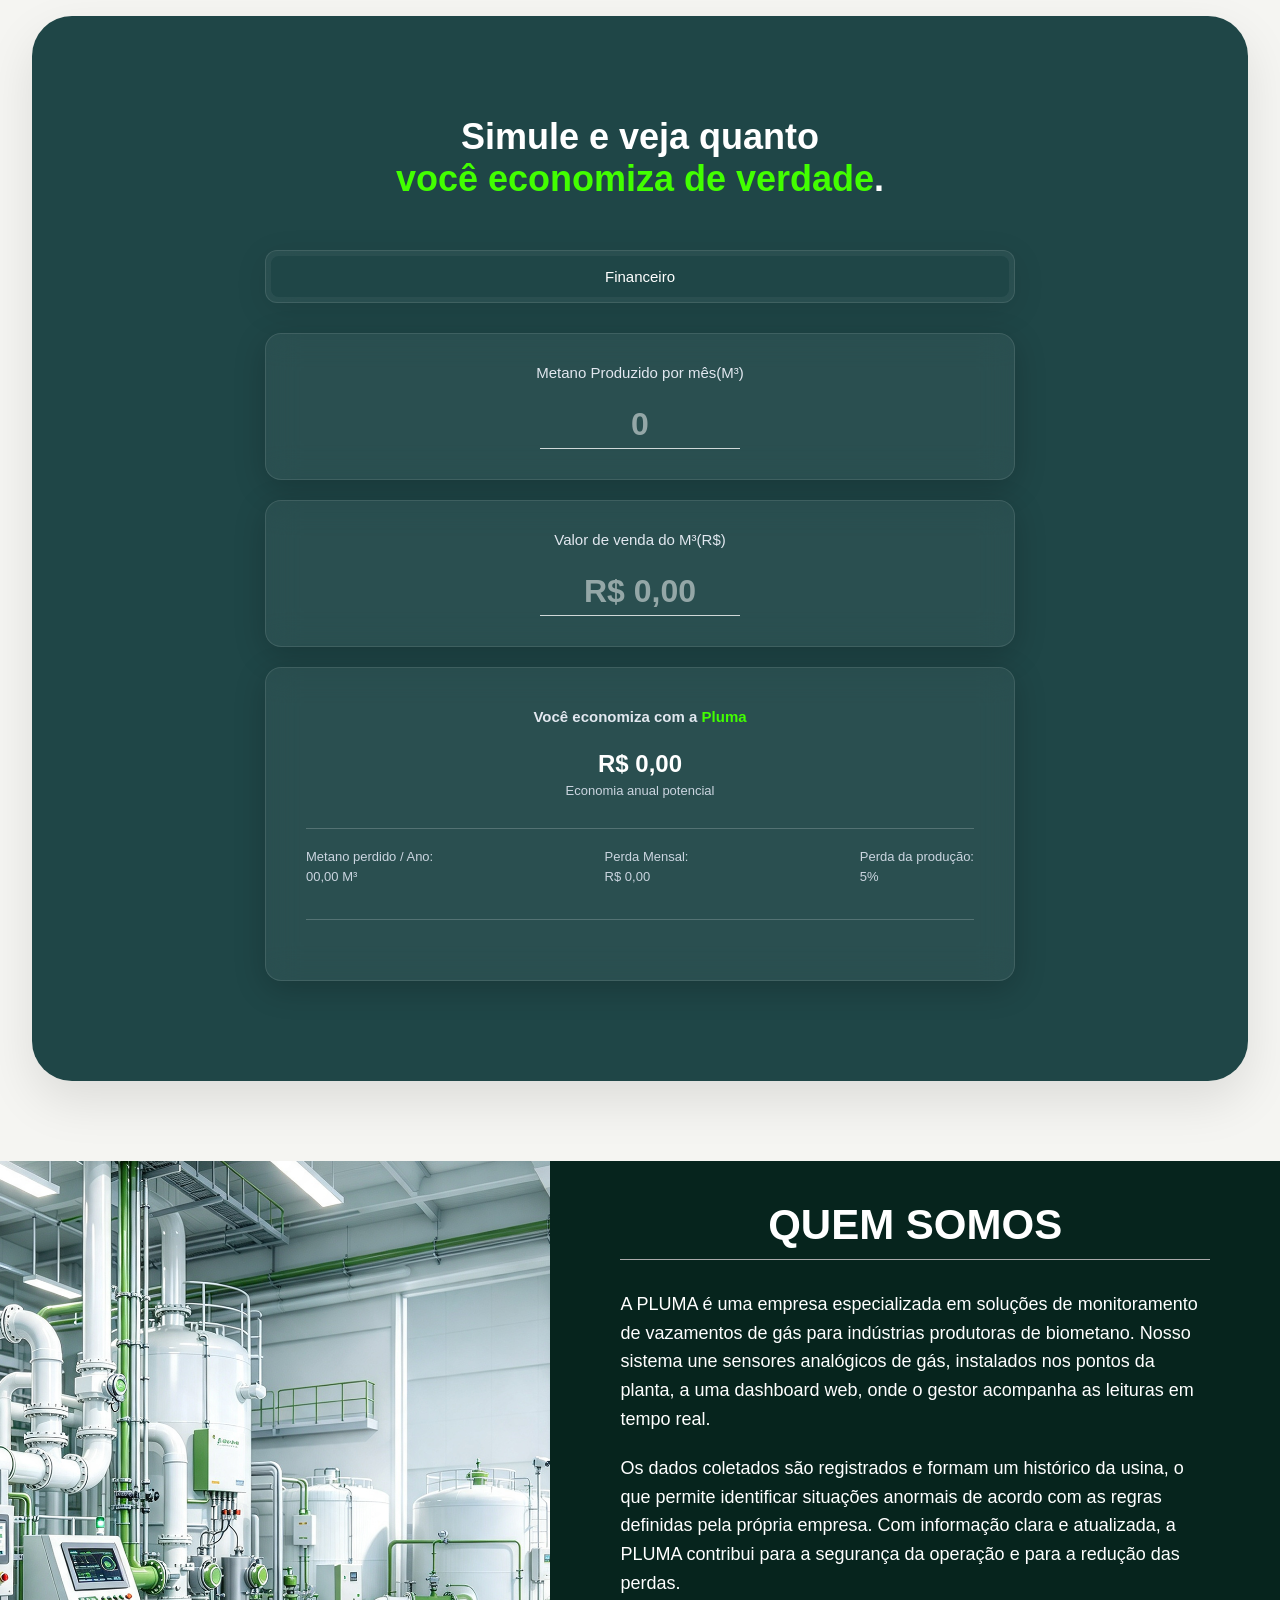
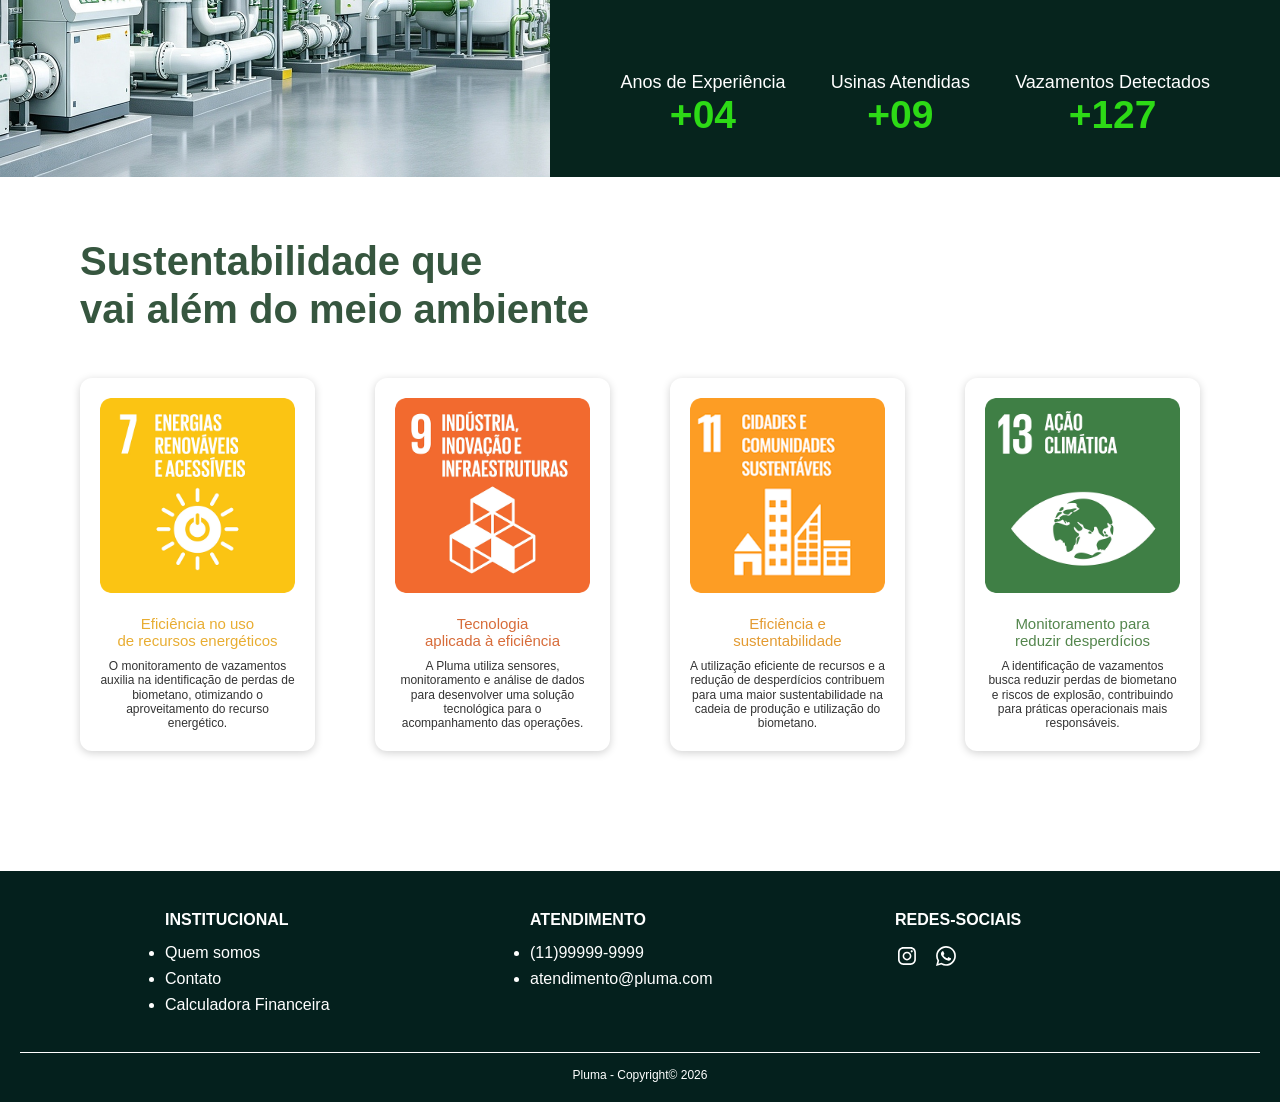
==== commit f979ffe0: "feat: aplica estrutura do web-data-viz ao projeto | tela de login estruturada" ====
--- a/public/index.html
+++ b/public/index.html
@@ -261,7 +261,6 @@
 
             </div>
           </div>
-          <button class="contactUs">Contact Us</button>
         </div>
       </section>
         <!-- QUEM SOMOS -->
--- a/public/css/style.css
+++ b/public/css/style.css
@@ -668,7 +668,7 @@
 .sobre-conteudo p {
   margin-bottom: 20px;
 
-  font-size: 15px;
+  font-size: 18px;
   line-height: 1.6;
 }
 
